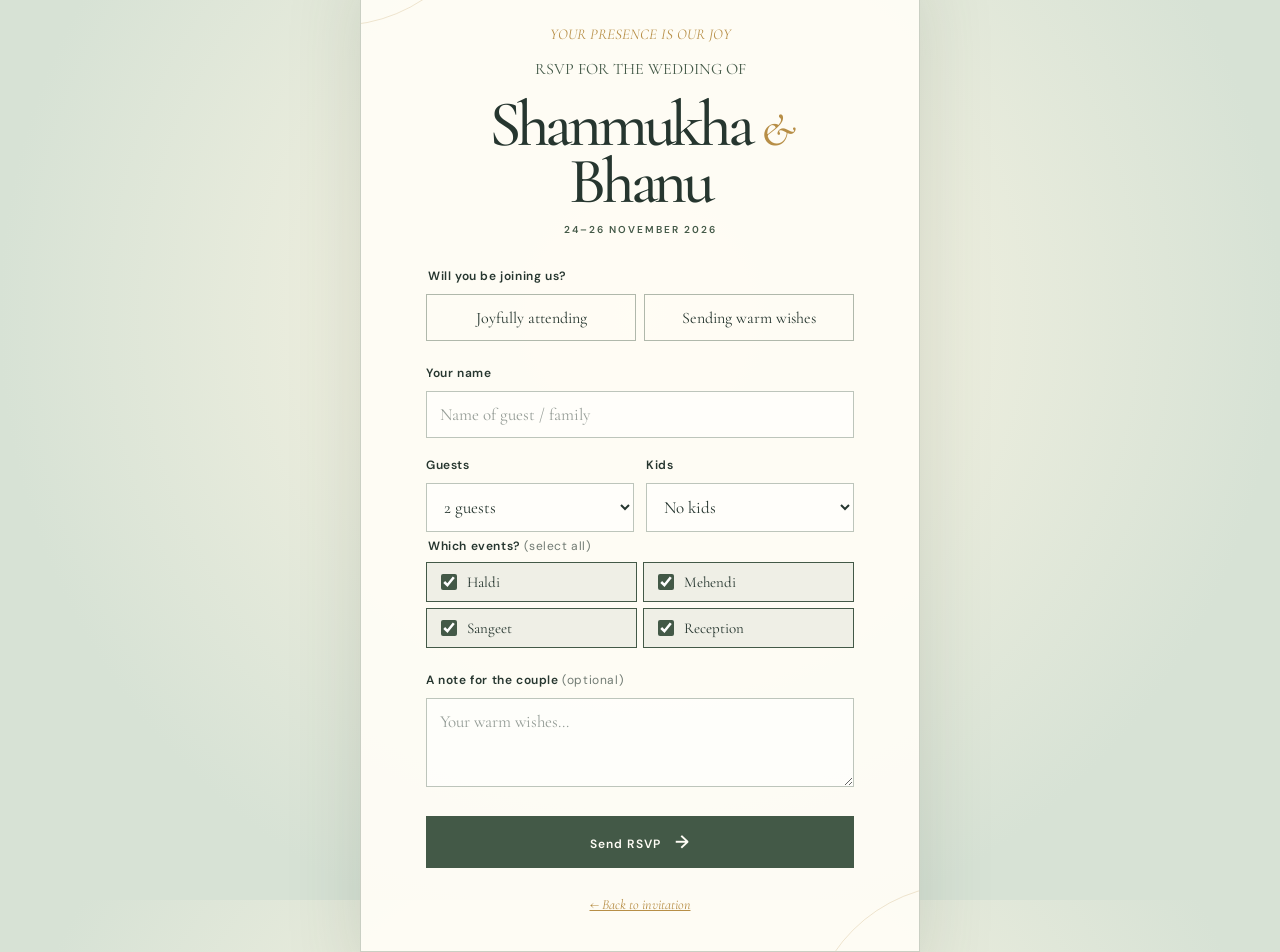
==== rsvp.html @ 071213fc "Wedding invitation — Shanmukha & Bhanu, 24-26 Nov 2026" ====
<!doctype html>
<html lang="en">
  <head>
    <meta charset="UTF-8" />
    <meta name="viewport" content="width=device-width, initial-scale=1.0" />
    <meta name="theme-color" content="#f6f0e5" />
    <title>RSVP | Shanmukha &amp; Bhanu</title>
    <link rel="preconnect" href="https://fonts.googleapis.com" />
    <link rel="preconnect" href="https://fonts.gstatic.com" crossorigin />
    <link href="https://fonts.googleapis.com/css2?family=Allura&family=Cormorant+Garamond:ital,wght@0,400;0,500;0,600;0,700;1,500;1,600&family=DM+Sans:opsz,wght@9..40,400;9..40,500;9..40,600&display=swap" rel="stylesheet" />
    <link rel="stylesheet" href="styles.css" />
    <link rel="stylesheet" href="rsvp.css" />
    <style>
      .guest-counts { display:grid; grid-template-columns:1fr 1fr; gap:12px; }
      .guest-counts .field-label { margin-top:19px; }
      .share-actions { display:grid; gap:10px; margin-top:18px; }
      .share-btn { display:flex; align-items:center; justify-content:center; gap:8px; width:100%; padding:13px 18px; border:1px solid var(--evergreen); border-radius:0; cursor:pointer; font-family:var(--sans); font-size:12px; font-weight:600; letter-spacing:.09em; transition:filter .2s,transform .2s; text-decoration:none; }
      .share-btn:hover { filter:brightness(1.06); transform:translateY(-2px); }
      .share-btn svg { width:18px; height:18px; flex:0 0 auto; }
      .whatsapp-btn { color:#fff; background:#25d366; border-color:#25d366; }
      .copy-btn { color:var(--paper); background:var(--evergreen); border-color:var(--evergreen); }
      .share-native-btn { color:var(--evergreen); background:transparent; border-color:var(--evergreen); }
      .share-divider { margin:14px 0 4px; color:rgba(38,54,47,.55); font:italic 13px var(--serif); text-align:center; }
      .events-attending { margin-top:6px; }
      .events-attending legend { margin-bottom:8px; }
      .event-checks { display:grid; grid-template-columns:1fr 1fr; gap:6px; }
      .event-checks label { display:flex; align-items:center; gap:7px; padding:8px 10px; border:1px solid rgba(67,89,71,.28); font:15px var(--serif); cursor:pointer; transition:background .2s; }
      .event-checks label:has(input:checked) { background:rgba(67,89,71,.08); border-color:var(--evergreen); }
      .event-checks input { accent-color:var(--evergreen); width:16px; height:16px; }
      @media (max-width:400px) {
        .event-checks { grid-template-columns:1fr; }
        .guest-counts { grid-template-columns:1fr 1fr; }
      }
    </style>
  </head>
  <body class="rsvp-page">
    <main class="rsvp-card">
      <p class="rsvp-telugu">YOUR PRESENCE IS OUR JOY</p>
      <p class="eyebrow rsvp-eyebrow">RSVP FOR THE WEDDING OF</p>
      <h1>Shanmukha <em>&amp;</em> Bhanu</h1>
      <p class="rsvp-date">24–26 NOVEMBER 2026</p>
      <form id="rsvpForm" novalidate>
        <fieldset>
          <legend>Will you be joining us?</legend>
          <div class="response-options">
            <label><input type="radio" name="response" value="Joyfully attending" required /><span>Joyfully attending</span></label>
            <label><input type="radio" name="response" value="Sending warm wishes" /><span>Sending warm wishes</span></label>
          </div>
        </fieldset>
        <label class="field-label" for="guestName">Your name</label>
        <input id="guestName" name="guestName" autocomplete="name" placeholder="Name of guest / family" required />
        <div class="guest-counts">
          <div>
            <label class="field-label" for="guestCount">Guests</label>
            <select id="guestCount" name="guestCount">
              <option value="1">1 guest</option>
              <option value="2" selected>2 guests</option>
              <option value="3">3 guests</option>
              <option value="4">4 guests</option>
              <option value="5+">5+ guests</option>
            </select>
          </div>
          <div>
            <label class="field-label" for="kidsCount">Kids</label>
            <select id="kidsCount" name="kidsCount">
              <option value="0">No kids</option>
              <option value="1">1 child</option>
              <option value="2">2 children</option>
              <option value="3">3 children</option>
              <option value="4+">4+ children</option>
            </select>
          </div>
        </div>
        <fieldset class="events-attending">
          <legend class="field-label">Which events? <span>(select all)</span></legend>
          <div class="event-checks">
            <label><input type="checkbox" name="events" value="Haldi" checked />Haldi</label>
            <label><input type="checkbox" name="events" value="Mehendi" checked />Mehendi</label>
            <label><input type="checkbox" name="events" value="Sangeet" checked />Sangeet</label>
            <label><input type="checkbox" name="events" value="Reception" checked />Reception</label>
          </div>
        </fieldset>
        <label class="field-label" for="note">A note for the couple <span>(optional)</span></label>
        <textarea id="note" name="note" rows="3" placeholder="Your warm wishes…"></textarea>
        <button type="submit">Send RSVP <span>→</span></button>
      </form>
      <div class="response-message" id="responseMessage" hidden aria-live="polite">
        <p class="message-mark">✦</p>
        <h2>Thank you!</h2>
        <p id="messageText"></p>
        <div class="share-actions">
          <a class="share-btn whatsapp-btn" id="whatsappShare" href="#" target="_blank" rel="noopener noreferrer">
            <svg viewBox="0 0 24 24" fill="currentColor"><path d="M17.472 14.382c-.297-.149-1.758-.867-2.03-.967-.273-.099-.471-.148-.67.15-.197.297-.767.966-.94 1.164-.173.199-.347.223-.644.075-.297-.15-1.255-.463-2.39-1.475-.883-.788-1.48-1.761-1.653-2.059-.173-.297-.018-.458.13-.606.134-.133.298-.347.446-.52.149-.174.198-.298.298-.497.099-.198.05-.371-.025-.52-.075-.149-.669-1.612-.916-2.207-.242-.579-.487-.5-.669-.51-.173-.008-.371-.01-.57-.01-.198 0-.52.074-.792.372-.272.297-1.04 1.016-1.04 2.479 0 1.462 1.065 2.875 1.213 3.074.149.198 2.096 3.2 5.077 4.487.709.306 1.262.489 1.694.625.712.227 1.36.195 1.871.118.571-.085 1.758-.719 2.006-1.413.248-.694.248-1.289.173-1.413-.074-.124-.272-.198-.57-.347m-5.421 7.403h-.004a9.87 9.87 0 01-5.031-1.378l-.361-.214-3.741.982.998-3.648-.235-.374a9.86 9.86 0 01-1.51-5.26c.001-5.45 4.436-9.884 9.888-9.884 2.64 0 5.122 1.03 6.988 2.898a9.825 9.825 0 012.893 6.994c-.003 5.45-4.437 9.884-9.885 9.884m8.413-18.297A11.815 11.815 0 0012.05 0C5.495 0 .16 5.335.157 11.892c0 2.096.547 4.142 1.588 5.945L.057 24l6.305-1.654a11.882 11.882 0 005.683 1.448h.005c6.554 0 11.89-5.335 11.893-11.893a11.821 11.821 0 00-3.48-8.413z"/></svg>
            Send via WhatsApp
          </a>
          <button class="share-btn copy-btn" id="copyResponse" type="button">
            <svg viewBox="0 0 24 24" fill="none" stroke="currentColor" stroke-width="2"><rect x="9" y="9" width="13" height="13" rx="2"/><path d="M5 15H4a2 2 0 01-2-2V4a2 2 0 012-2h9a2 2 0 012 2v1"/></svg>
            Copy RSVP message
          </button>
          <button class="share-btn share-native-btn" id="nativeShare" type="button" hidden>
            <svg viewBox="0 0 24 24" fill="none" stroke="currentColor" stroke-width="2"><circle cx="18" cy="5" r="3"/><circle cx="6" cy="12" r="3"/><circle cx="18" cy="19" r="3"/><path d="M8.59 13.51l6.83 3.98M15.41 6.51l-6.82 3.98"/></svg>
            Share…
          </button>
        </div>
      </div>
      <a class="return-link" href="index.html">← Back to invitation</a>
    </main>
    <script>
      const params = new URLSearchParams(window.location.search);
      const form = document.getElementById('rsvpForm');
      const responseMessage = document.getElementById('responseMessage');
      const messageText = document.getElementById('messageText');
      const responseChoice = params.get('response');
      const attending = document.querySelector('input[value="Joyfully attending"]');
      const wishes = document.querySelector('input[value="Sending warm wishes"]');
      if (responseChoice === 'joyfully-attending') attending.checked = true;
      if (responseChoice === 'with-regrets') wishes.checked = true;

      if (navigator.share) {
        document.getElementById('nativeShare').hidden = false;
      }

      let rsvpText = '';
      const WHATSAPP_NUMBER = ''; // optionally pre-fill a number

      form.addEventListener('submit', (event) => {
        event.preventDefault();
        if (!form.reportValidity()) return;
        const data = new FormData(form);
        const events = data.getAll('events');
        const eventsLine = events.length > 0 ? `\nEvents: ${events.join(', ')}` : '';
        rsvpText = `RSVP — ${data.get('guestName')}\nWedding of Shanmukha & Bhanu (24–26 Nov 2026)\nResponse: ${data.get('response')}\nGuests: ${data.get('guestCount')}\nKids: ${data.get('kidsCount')}${eventsLine}${data.get('note') ? `\nMessage: ${data.get('note')}` : ''}`;
        form.hidden = true;
        const isAttending = data.get('response') === 'Joyfully attending';
        messageText.textContent = isAttending
          ? 'We can\'t wait to celebrate with you! Please share your RSVP below.'
          : 'We\'ll miss you! Please share your response below.';
        responseMessage.hidden = false;

        const waLink = document.getElementById('whatsappShare');
        const waText = encodeURIComponent(rsvpText);
        waLink.href = WHATSAPP_NUMBER
          ? `https://wa.me/${WHATSAPP_NUMBER}?text=${waText}`
          : `https://wa.me/?text=${waText}`;
      });

      document.getElementById('copyResponse').addEventListener('click', async (event) => {
        try {
          await navigator.clipboard.writeText(rsvpText);
          event.currentTarget.querySelector('svg').style.display = 'none';
          event.currentTarget.innerHTML = '✓ Copied!';
          setTimeout(() => { event.currentTarget.innerHTML = '<svg viewBox="0 0 24 24" fill="none" stroke="currentColor" stroke-width="2"><rect x="9" y="9" width="13" height="13" rx="2"/><path d="M5 15H4a2 2 0 01-2-2V4a2 2 0 012-2h9a2 2 0 012 2v1"/></svg> Copy RSVP message'; }, 2000);
        } catch {
          prompt('Copy this RSVP:', rsvpText);
        }
      });

      document.getElementById('nativeShare').addEventListener('click', async () => {
        try {
          await navigator.share({ title: 'RSVP — Shanmukha & Bhanu Wedding', text: rsvpText });
        } catch {}
      });
    </script>
  </body>
</html>
---- styles.css ----
:root { --ink:#26362f; --evergreen:#435947; --sage:#aebba3; --leaf:#718467; --paper:#fffdf6; --warm-paper:#f6f0e5; --blush:#e7c5bc; --gold:#b78e46; --script:"Allura",cursive; --display-script:"Great Vibes",cursive; --serif:"Cormorant Garamond",Georgia,serif; --sans:"DM Sans",sans-serif; }
*{box-sizing:border-box}html,body{height:100%}body{margin:0;color:var(--ink);overflow:hidden;background:var(--warm-paper);font-family:var(--serif)}button,a{font:inherit}button{cursor:pointer}.invite-app{position:relative;min-height:100dvh;isolation:isolate;overflow:hidden;background:#dbe5d9}.invite-app::before{content:"";position:absolute;z-index:20;inset:0;pointer-events:none;opacity:.24;background-image:url("data:image/svg+xml,%3Csvg viewBox='0 0 180 180' xmlns='http://www.w3.org/2000/svg'%3E%3Cfilter id='n'%3E%3CfeTurbulence type='fractalNoise' baseFrequency='.88' numOctaves='3' stitchTiles='stitch'/%3E%3C/filter%3E%3Crect width='100%25' height='100%25' filter='url(%23n)' opacity='.34'/%3E%3C/svg%3E");mix-blend-mode:multiply}.scene{position:absolute;z-index:1;inset:0;display:grid;place-items:center;padding:clamp(55px,9vh,90px) 24px clamp(70px,10vh,100px);visibility:hidden;opacity:0;transform:scale(1.035);transition:opacity .56s ease,transform .7s cubic-bezier(.2,.75,.25,1),visibility 0s linear .7s}.scene.is-active{z-index:2;visibility:visible;opacity:1;transform:scale(1);transition:opacity .56s ease,transform .7s cubic-bezier(.2,.75,.25,1)}.scene.is-leaving{z-index:3;visibility:visible;opacity:0;transform:translateX(-7%) scale(.99);transition:opacity .46s ease,transform .55s ease}.paper-panel{position:relative;width:min(430px,100%);overflow:hidden;text-align:center;background:rgba(255,253,246,.92);box-shadow:0 18px 55px rgba(56,72,54,.15),0 2px 10px rgba(56,72,54,.08)}.paper-panel::before{content:"";position:absolute;z-index:-1;inset:9px;border:1px solid rgba(67,89,71,.2);pointer-events:none}.micro-copy{margin:0;color:var(--evergreen);font:600 9px/1.3 var(--sans);letter-spacing:.23em}.script-line{margin:14px 0 5px;color:var(--gold);font:clamp(29px,6vw,38px)/.9 var(--script)}.quiet-controls{position:absolute;z-index:10;top:21px;left:50%;display:flex;align-items:center;gap:12px;width:min(430px,calc(100% - 48px));transform:translateX(-50%);color:rgba(38,54,47,.72);font:600 9px var(--sans);letter-spacing:.15em}.progress-track{flex:1;height:1px;overflow:hidden;background:rgba(67,89,71,.25)}.progress-track i{display:block;width:20%;height:100%;background:var(--gold);transition:width .45s ease}
.welcome-scene{background:linear-gradient(145deg,#edf2e8 0%,#f9f3e7 53%,#d9e4d6 100%)}.temple-wash{position:absolute;inset:0;overflow:hidden;opacity:.17;mix-blend-mode:multiply}.temple-wash::after{content:"";position:absolute;inset:0;background:linear-gradient(180deg,rgba(255,253,246,.74),rgba(244,238,220,.3))}.temple-wash img{width:100%;height:100%;object-fit:cover;object-position:center;filter:sepia(.45) saturate(.65)}.sun-glow{position:absolute;top:12%;left:50%;width:min(62vw,390px);aspect-ratio:1;transform:translateX(-50%);border-radius:50%;background:radial-gradient(circle,rgba(255,240,190,.9),rgba(255,240,190,0) 68%)}.welcome-paper{padding:clamp(48px,8vh,76px) 34px 38px;background:rgba(255,253,246,.82)}.welcome-paper::after{content:"";position:absolute;inset:18px;pointer-events:none;background:linear-gradient(100deg,transparent 48%,rgba(183,142,70,.22) 49% 50%,transparent 51%) top 25px center/100% 1px no-repeat}.monogram{display:flex;align-items:center;justify-content:center;gap:10px;color:var(--evergreen);font-size:19px}.monogram span{display:grid;width:30px;height:30px;place-items:center;border:1px solid rgba(67,89,71,.48);border-radius:50%;font:600 16px var(--serif)}.monogram i{color:var(--gold);font-style:normal;font-size:11px}.welcome-paper h1{margin:0;color:var(--ink);font-size:clamp(53px,11vw,75px);font-weight:500;line-height:.69;letter-spacing:-.075em}.welcome-paper h1 em{display:inline-block;margin:14px 0 8px;color:var(--gold);font-size:.52em;font-style:italic}.welcome-subtitle{margin:13px 0 23px;color:var(--evergreen);font-size:18px;font-style:italic}.date-pill{display:flex;align-items:center;justify-content:center;gap:9px;width:max-content;margin:0 auto;padding:9px 17px;border-top:1px solid rgba(67,89,71,.28);border-bottom:1px solid rgba(67,89,71,.28);color:var(--evergreen);font-family:var(--sans)}.date-pill span{font-size:13px;letter-spacing:.1em}.date-pill b{padding-left:9px;border-left:1px solid rgba(67,89,71,.4);font-size:8px;letter-spacing:.22em}.round-cta{display:inline-flex;align-items:center;justify-content:center;gap:10px;margin-top:27px;padding:0;border:0;color:var(--evergreen);background:transparent;font:600 10px var(--sans);letter-spacing:.16em}.round-cta i{display:grid;width:28px;height:28px;place-items:center;border:1px solid var(--gold);border-radius:50%;color:var(--gold);font-size:15px;font-style:normal;transition:transform .2s,background .2s}.round-cta:hover i{transform:translateY(3px);color:var(--paper);background:var(--gold)}.temple-note{position:absolute;bottom:21px;margin:0;color:rgba(38,54,47,.62);font:italic 13px var(--serif)}.floral-corner{position:absolute;z-index:1;width:220px;color:rgba(112,132,103,.56);fill:rgba(231,197,188,.66);stroke:currentColor;stroke-width:1.4}.flower-top-left{top:-18px;left:-45px}.flower-bottom-right{right:-45px;bottom:-18px;transform:rotate(180deg)}
.couple-scene{background:radial-gradient(circle at 50% 18%,#f8f2e3,#d7e2d5 80%)}.couple-frame{padding:46px 32px 34px}.couple-frame::after,.events-paper::after{content:"";position:absolute;z-index:-1;inset:0;opacity:.45;background-image:radial-gradient(circle at 20% 22%,var(--blush) 0 2px,transparent 2.5px),radial-gradient(circle at 76% 25%,var(--sage) 0 2px,transparent 2.5px),radial-gradient(circle at 35% 85%,var(--blush) 0 2px,transparent 2.5px);background-size:110px 120px,140px 130px,160px 160px}.corner-mark{display:block;color:var(--gold);font-size:12px}.top-mark{margin-bottom:11px}.bottom-mark{margin-top:19px}.couple-illustration{display:flex;align-items:flex-end;justify-content:center;gap:24px;height:164px;margin:11px auto 14px}.portrait{position:relative;width:92px;height:131px;overflow:hidden;border-radius:52px 52px 7px 7px;background:linear-gradient(145deg,#becbba,#718467);box-shadow:inset 0 0 0 7px rgba(255,253,246,.78)}.portrait::before{content:"";position:absolute;top:20px;left:50%;width:39px;height:39px;border-radius:50%;transform:translateX(-50%);background:#f2d7c2}.portrait::after{content:"";position:absolute;top:53px;left:50%;width:77px;height:90px;border-radius:38px 38px 0 0;transform:translateX(-50%);background:#3f5144}.portrait span{position:absolute;z-index:1;top:16px;left:50%;width:47px;height:23px;border-radius:55% 55% 12px 12px;transform:translateX(-50%);background:#26362f}.portrait-bride{height:146px;background:linear-gradient(145deg,#f1d8cc,#b78771)}.portrait-bride::after{background:#e8c2b3}.portrait-bride span{width:52px;height:48px;top:9px;border-radius:55% 55% 25px 25px}.floral-sprig{display:flex;align-items:center;align-self:center;width:25px;height:96px;flex-direction:column;justify-content:space-evenly;border-left:1px solid var(--leaf)}.floral-sprig i{display:block;width:9px;height:9px;border-radius:9px 0;background:var(--blush);transform:rotate(22deg)}.couple-frame h2,.events-paper h2,.wedding-card h2,.rsvp-paper h2{margin:0;color:var(--ink);font-size:clamp(28px,6.4vw,37px);font-weight:500;line-height:.95;letter-spacing:-.05em}.couple-frame h2 em{display:inline-block;margin:8px 0;color:var(--gold);font-size:.75em;font-style:italic}.parents-copy{margin:18px auto 21px;color:rgba(38,54,47,.82);font-size:15px;font-style:italic;line-height:1.23}.parents-copy b{font-weight:600}.text-cta{padding:0;border:0;color:var(--evergreen);background:transparent;font:600 10px var(--sans);letter-spacing:.14em}.text-cta i{margin-left:5px;color:var(--gold);font-size:15px;font-style:normal}
.events-scene{background:linear-gradient(145deg,#d8e3d5,#f7f2e7 55%,#e7d9c8)}.events-paper{padding:48px 27px 35px}.events-paper .script-line{margin-top:14px}.events-paper h2{margin-bottom:26px}.event-stack{display:grid;gap:11px}.event-tile{min-height:121px;padding:18px 17px 15px;color:var(--paper);background:var(--evergreen);box-shadow:0 9px 16px rgba(56,72,54,.13)}.event-tile p{margin:0;color:#e6cb8b;font:600 8px var(--sans);letter-spacing:.2em}.event-tile h3{margin:10px 0 7px;font-size:30px;font-weight:500;line-height:.78;letter-spacing:-.05em}.event-tile h3 em{color:#e6cb8b;font-style:italic}.event-tile span{font:500 8px var(--sans);letter-spacing:.16em;color:rgba(255,253,246,.8)}.reception-tile{background:#d8c09c;color:var(--ink);transform:translateX(13px)}.reception-tile p,.reception-tile h3 em{color:#926f32}.reception-tile span{color:rgba(38,54,47,.72)}.events-paper .text-cta{display:block;margin:28px auto 0}
.wedding-scene{background:radial-gradient(circle at 50% 19%,#fff6d9,#e0eadc 50%,#bfceba 100%)}.wedding-card{padding:44px 32px 35px}.arch-illustration{position:relative;width:148px;height:100px;margin:0 auto 22px;border:2px solid var(--gold);border-bottom:0;border-radius:100px 100px 0 0}.arch-illustration::before{content:"";position:absolute;top:12px;left:50%;width:1px;height:88px;transform:translateX(-50%);background:var(--gold)}.arch-illustration span,.arch-illustration i,.arch-illustration b{position:absolute;top:27px;width:14px;height:14px;border:1px solid var(--evergreen);border-radius:50%;background:var(--blush)}.arch-illustration span{left:21px}.arch-illustration i{left:calc(50% - 7px);top:12px}.arch-illustration b{right:21px}.wedding-card h2{font-size:clamp(45px,9vw,61px)}.wedding-card h2 sup{margin-left:3px;color:var(--gold);font-size:.34em;letter-spacing:0}.muhurtham{margin:16px 0 15px;color:var(--evergreen);font:600 10px var(--sans);letter-spacing:.18em}.muhurtham span{color:var(--gold)}.wedding-copy{max-width:280px;margin:0 auto;color:rgba(38,54,47,.82);font-size:17px;font-style:italic;line-height:1.13}.location-note{display:flex;align-items:center;justify-content:center;gap:7px;margin-top:23px;padding:12px 0;border-top:1px solid rgba(67,89,71,.22);border-bottom:1px solid rgba(67,89,71,.22)}.location-note span{color:var(--gold);font-size:17px}.location-note p{margin:0;color:var(--evergreen);font:500 9px var(--sans);letter-spacing:.1em}.wedding-card .round-cta{margin-top:22px}
.rsvp-scene{background:linear-gradient(145deg,#d9e4d7,#fff6e8 52%,#d7e1d2)}.rsvp-paper{padding:56px 34px 42px}.floral-wreath{display:flex;align-items:center;justify-content:center;gap:9px;margin-bottom:14px;color:var(--gold)}.floral-wreath span{display:grid;width:23px;height:23px;place-items:center;border:1px solid rgba(183,142,70,.5);border-radius:50%;font-size:11px}.floral-wreath span:nth-child(2),.floral-wreath span:nth-child(4){transform:translateY(-7px)}.rsvp-paper h2{margin-top:8px;font-size:clamp(43px,9vw,57px)}.rsvp-copy{max-width:250px;margin:15px auto 22px;color:rgba(38,54,47,.82);font-size:17px;font-style:italic;line-height:1.16}.rsvp-actions{display:grid;gap:8px}.rsvp-actions a{display:flex;align-items:center;justify-content:center;min-height:45px;padding:9px 14px;border:1px solid var(--evergreen);color:var(--paper);background:var(--evergreen);text-decoration:none;font:600 10px var(--sans);letter-spacing:.13em;transition:transform .2s,background .2s}.rsvp-actions a:first-child i{margin-left:10px;color:var(--gold);font-size:16px;font-style:normal}.rsvp-actions a:last-child{color:var(--evergreen);background:transparent}.rsvp-actions a:hover{transform:translateY(-2px);background:#2f4536}.rsvp-actions a:last-child:hover{color:var(--paper)}.restart{margin-top:24px;padding:0;border:0;color:var(--gold);background:transparent;font:italic 14px var(--serif)}
.scene-nav{position:absolute;z-index:10;right:0;bottom:22px;left:0;display:flex;align-items:center;justify-content:center;gap:13px}.scene-nav>button{width:25px;height:25px;padding:0;border:1px solid rgba(67,89,71,.35);border-radius:50%;color:var(--evergreen);background:rgba(255,253,246,.42);font-size:13px;transition:background .2s}.scene-nav>button:hover{background:var(--paper)}.scene-dots{display:flex;align-items:center;gap:7px}.scene-dots button{width:5px;height:5px;padding:0;border:0;border-radius:50%;background:rgba(67,89,71,.35);transition:width .3s,border-radius .3s,background .3s}.scene-dots button[aria-selected="true"]{width:19px;border-radius:4px;background:var(--gold)}
@media (min-width:700px){.scene{padding-top:75px;padding-bottom:88px}.paper-panel{width:min(455px,100%)}.welcome-paper{padding-top:75px}.couple-frame,.events-paper,.wedding-card,.rsvp-paper{padding-top:52px}}@media (max-height:700px) and (min-width:540px){.scene{padding-top:48px;padding-bottom:63px}.quiet-controls{top:15px}.scene-nav{bottom:14px}.welcome-paper{padding-top:42px;padding-bottom:28px}.welcome-paper h1{font-size:57px}.couple-illustration{height:125px;margin-bottom:8px}.portrait{transform:scale(.85);transform-origin:bottom}.couple-frame{padding-top:30px;padding-bottom:22px}.events-paper{padding-top:32px;padding-bottom:24px}.event-tile{min-height:103px}.wedding-card{padding-top:28px;padding-bottom:20px}.arch-illustration{margin-bottom:12px;transform:scale(.8);transform-origin:bottom}.rsvp-paper{padding-top:35px;padding-bottom:27px}}@media (prefers-reduced-motion:reduce){*,*::before,*::after{scroll-behavior:auto!important;transition-duration:.01ms!important;animation-duration:.01ms!important;animation-iteration-count:1!important}}

/* Ornate, illustrated invitation treatment inspired by the reference reel's flow. */
.welcome-scene { background: #f7e8c9 url("tirumala-wedding-mandap.png") center/cover no-repeat; }
.welcome-scene::after { content:""; position:absolute; inset:0; background:linear-gradient(180deg,rgba(255,249,230,.08),rgba(72,51,26,.18)); pointer-events:none; }
.cover-seal { z-index:1; width:min(286px,78vw); min-height:302px; padding:36px 25px 29px; color:#fff9eb; background:linear-gradient(145deg,#294a3d,#17372f); box-shadow:0 23px 46px rgba(73,49,19,.34),inset 0 0 0 3px rgba(237,207,132,.15); }
.cover-seal::before { z-index:0; inset:11px; border-color:rgba(246,217,143,.7); }.cover-seal::after { content:""; position:absolute; inset:0; opacity:.58; pointer-events:none; background:radial-gradient(circle at 8% 8%,#f4dfaf 0 3px,transparent 4px),radial-gradient(circle at 92% 12%,#f4dfaf 0 3px,transparent 4px),radial-gradient(circle at 9% 88%,#f4dfaf 0 3px,transparent 4px),radial-gradient(circle at 90% 91%,#f4dfaf 0 3px,transparent 4px); }
.cover-seal > * { position:relative; z-index:1; }.cover-seal .micro-copy { max-width:188px; margin:auto; color:#f2d894; font-size:7px; letter-spacing:.17em; }.cover-seal .script-line { margin:20px 0 7px; color:#f5d999; font-size:32px; }.cover-seal h1 { margin:0; color:#fff9ec; font-size:51px; font-weight:500; line-height:.7; letter-spacing:-.07em; }.cover-seal h1 em { display:inline-block; margin:12px 0 7px; color:#efcf82; font-size:.52em; font-style:italic; }.cover-seal .welcome-subtitle { margin:10px 0 17px; color:#e5eadc; font-size:15px; }.seal-floral { color:#f4d99a; font-size:12px; letter-spacing:7px; }.seal-floral-top { margin-top:11px; }.seal-floral-bottom { margin-top:17px; }.invite-seal { display:inline-flex; align-items:center; gap:8px; padding:7px 12px 7px 8px; border:1px solid #f1d38a; border-radius:30px; color:#fff9ec; background:rgba(255,255,255,.03); font:600 8px var(--sans); letter-spacing:.13em; transition:background .22s,transform .22s; }.invite-seal span { display:grid; width:24px; height:24px; place-items:center; border-radius:50%; color:#23433a; background:#f1d38a; font-size:11px; }.invite-seal:hover { transform:translateY(-2px); background:rgba(255,255,255,.13); }

.couple-scene { background:linear-gradient(145deg,#faf1d9,#ecd7bf 60%,#e7eee1); }.couple-frame { width:min(460px,100%); padding:28px 25px 23px; background:#fffaf0; }.couple-illustration { display:block; width:100%; height:240px; margin:8px auto 5px; overflow:hidden; border-bottom:1px solid rgba(183,142,70,.35); }.couple-illustration img { width:100%; height:100%; object-fit:cover; object-position:center 24%; }.couple-frame .script-line { margin-top:12px; font-size:30px; }.couple-frame h2 { font-size:30px; }.couple-frame h2 em { margin:4px 0; }.parents-copy { font-size:14px; margin:13px auto 15px; }.couple-frame .text-cta { margin-top:0; }

.events-scene { background:linear-gradient(145deg,#f5e7cf,#e6f0e3 53%,#f4d9cb); }.events-paper { overflow:visible; padding:116px 27px 29px; background:#fffdf5; }.events-paper::before { z-index:0; }.events-paper > * { position:relative; z-index:1; }.garland { position:absolute; z-index:2; top:-6px; left:20px; right:20px; display:flex; justify-content:space-around; height:84px; pointer-events:none; }.garland i { position:relative; display:block; width:1px; height:var(--drop); background:#849977; }.garland i::before { content:""; position:absolute; bottom:-11px; left:50%; width:19px; height:20px; border-radius:54% 54% 48% 48%; transform:translateX(-50%) rotate(45deg); background:radial-gradient(circle at 33% 36%,#ffe5a5 0 14%,transparent 15%),#e6aa45; box-shadow:-6px -3px 0 -2px #6b825c,6px 3px 0 -2px #6b825c; }.garland i:nth-child(1){--drop:36px}.garland i:nth-child(2){--drop:64px}.garland i:nth-child(3){--drop:48px}.garland i:nth-child(4){--drop:74px}.garland i:nth-child(5){--drop:42px}.garland i:nth-child(6){--drop:61px}.garland i:nth-child(7){--drop:34px}.countdown { display:flex; justify-content:center; gap:12px; margin:0 0 14px; color:var(--evergreen); }.countdown span { display:grid; gap:2px; min-width:34px; font:600 6px var(--sans); letter-spacing:.12em; }.countdown b { color:var(--gold); font:500 18px var(--serif); letter-spacing:0; }.events-paper .script-line { font-size:30px; }.events-paper h2 { margin-bottom:17px; }.event-tile { min-height:99px; padding:14px 17px 12px; }.event-tile h3 { margin:8px 0 6px; font-size:28px; }.events-paper .text-cta { margin:20px auto 0; }

@media (max-height:700px) and (min-width:540px) { .cover-seal { min-height:267px; padding-top:27px; }.cover-seal .script-line { margin-top:14px; }.couple-frame { padding-top:19px; }.couple-illustration { height:174px; }.couple-frame .script-line { font-size:27px; }.events-paper { padding-top:94px; }.garland { height:67px; }.countdown { margin-bottom:9px; }.events-paper .script-line { margin-top:7px; font-size:28px; }.events-paper h2 { margin-bottom:12px; }.event-tile { min-height:88px; }.event-tile h3 { font-size:25px; } }

/* The invitation is one scrollable story; each chapter settles into view as in the reel. */
.invite-app {
  height:100dvh;
  min-height:0;
  overflow-x:hidden;
  overflow-y:auto;
  scroll-behavior:smooth;
  scroll-snap-type:y proximity;
  scrollbar-width:none;
}
.invite-app::-webkit-scrollbar { display:none; }
.invite-app::before { position:fixed; }
.scene,
.scene.is-active,
.scene.is-leaving {
  position:relative;
  z-index:auto;
  inset:auto;
  min-height:100dvh;
  visibility:visible;
  opacity:1;
  transform:none;
  transition:none;
  scroll-snap-align:start;
  scroll-snap-stop:normal;
}
.scene { overflow:hidden; }
.paper-panel {
  opacity:0;
  transform:translateY(42px) scale(.975);
  transition:opacity .7s ease,transform .9s cubic-bezier(.2,.75,.25,1);
}
.scene.in-view .paper-panel { opacity:1; transform:none; }
.welcome-scene .cover-seal {
  clip-path:inset(0 0 100% 0 round 2px);
  opacity:1;
  transform:translateY(24px);
  transition:clip-path .95s cubic-bezier(.2,.75,.25,1),transform .9s cubic-bezier(.2,.75,.25,1);
}
.welcome-scene.in-view .cover-seal { clip-path:inset(0 0 0 0 round 2px); transform:none; }
.welcome-scene::after { opacity:0; transition:opacity .8s ease; }
.welcome-scene.in-view::after { opacity:1; }
.couple-scene .couple-illustration {
  opacity:0;
  transform:translateY(24px) scale(.94);
  transition:opacity .65s ease .15s,transform .85s cubic-bezier(.2,.75,.25,1) .15s;
}
.couple-scene.in-view .couple-illustration { opacity:1; transform:none; }
.events-scene .garland {
  opacity:0;
  transform:translateY(-76px);
  transition:opacity .55s ease,transform .8s cubic-bezier(.2,.75,.25,1);
}
.events-scene.in-view .garland { opacity:1; transform:none; }
.events-scene .countdown,
.events-scene .event-stack {
  opacity:0;
  transform:translateY(22px);
  transition:opacity .58s ease .18s,transform .72s cubic-bezier(.2,.75,.25,1) .18s;
}
.events-scene.in-view .countdown,
.events-scene.in-view .event-stack { opacity:1; transform:none; }
.wedding-scene .arch-illustration,
.rsvp-scene .floral-wreath {
  opacity:0;
  transform:translateY(17px) scale(.9);
  transition:opacity .58s ease .13s,transform .72s cubic-bezier(.2,.75,.25,1) .13s;
}
.wedding-scene.in-view .arch-illustration,
.rsvp-scene.in-view .floral-wreath { opacity:1; transform:none; }
@media (prefers-reduced-motion:reduce) {
  .invite-app { scroll-behavior:auto; }
  .paper-panel,.welcome-scene .cover-seal,.couple-scene .couple-illustration,.events-scene .garland,.events-scene .countdown,.events-scene .event-stack,.wedding-scene .arch-illustration,.rsvp-scene .floral-wreath { clip-path:none; opacity:1; transform:none; }
}

/* Cinematic, staged entrances: the illustrated subject settles first, then the copy arrives in layers. */
@keyframes story-copy-in {
  0% { opacity:0; filter:blur(10px); transform:translateX(-38px); }
  68% { opacity:1; filter:blur(0); transform:translateX(4px); }
  100% { opacity:1; filter:blur(0); transform:none; }
}
@keyframes story-subject-in {
  0% { opacity:0; filter:blur(8px); transform:translateX(54px) scale(.9) rotate(1.5deg); }
  70% { opacity:1; filter:blur(0); transform:translateX(-4px) scale(1.015) rotate(-.4deg); }
  100% { opacity:1; filter:blur(0); transform:none; }
}
@keyframes story-card-in {
  0% { opacity:0; filter:blur(8px); transform:translateX(-45px) scale(.94); }
  72% { opacity:1; filter:blur(0); transform:translateX(4px) scale(1.01); }
  100% { opacity:1; filter:blur(0); transform:none; }
}
.welcome-scene.in-view .cover-seal .micro-copy,
.welcome-scene.in-view .cover-seal .script-line,
.welcome-scene.in-view .cover-seal h1,
.welcome-scene.in-view .cover-seal .welcome-subtitle,
.welcome-scene.in-view .cover-seal .invite-seal,
.couple-scene.in-view .couple-frame .micro-copy,
.couple-scene.in-view .couple-frame .script-line,
.couple-scene.in-view .couple-frame h2,
.couple-scene.in-view .couple-frame .parents-copy,
.couple-scene.in-view .couple-frame .text-cta,
.wedding-scene.in-view .wedding-card .micro-copy,
.wedding-scene.in-view .wedding-card .script-line,
.wedding-scene.in-view .wedding-card h2,
.wedding-scene.in-view .wedding-card .muhurtham,
.wedding-scene.in-view .wedding-card .wedding-copy,
.wedding-scene.in-view .wedding-card .location-note,
.wedding-scene.in-view .wedding-card .round-cta,
.rsvp-scene.in-view .rsvp-paper .micro-copy,
.rsvp-scene.in-view .rsvp-paper .script-line,
.rsvp-scene.in-view .rsvp-paper h2,
.rsvp-scene.in-view .rsvp-paper .rsvp-copy,
.rsvp-scene.in-view .rsvp-paper .restart { animation:story-copy-in .7s cubic-bezier(.2,.8,.25,1) both; }
.welcome-scene.in-view .cover-seal .micro-copy,
.couple-scene.in-view .couple-frame .micro-copy,
.wedding-scene.in-view .wedding-card .micro-copy,
.rsvp-scene.in-view .rsvp-paper .micro-copy { animation-delay:.17s; }
.welcome-scene.in-view .cover-seal .script-line,
.couple-scene.in-view .couple-frame .script-line,
.wedding-scene.in-view .wedding-card .script-line,
.rsvp-scene.in-view .rsvp-paper .script-line { animation-delay:.28s; }
.welcome-scene.in-view .cover-seal h1,
.couple-scene.in-view .couple-frame h2,
.wedding-scene.in-view .wedding-card h2,
.rsvp-scene.in-view .rsvp-paper h2 { animation-delay:.39s; }
.welcome-scene.in-view .cover-seal .welcome-subtitle,
.couple-scene.in-view .couple-frame .parents-copy,
.wedding-scene.in-view .wedding-card .muhurtham,
.rsvp-scene.in-view .rsvp-paper .rsvp-copy { animation-delay:.5s; }
.welcome-scene.in-view .cover-seal .invite-seal,
.couple-scene.in-view .couple-frame .text-cta,
.wedding-scene.in-view .wedding-card .wedding-copy { animation-delay:.61s; }
.wedding-scene.in-view .wedding-card .location-note,
.rsvp-scene.in-view .rsvp-paper .restart { animation-delay:.72s; }
.wedding-scene.in-view .wedding-card .round-cta { animation-delay:.83s; }
.couple-scene.in-view .couple-illustration { animation:story-subject-in .9s cubic-bezier(.2,.8,.25,1) .12s both; }
.events-scene.in-view .event-tile { animation:story-card-in .72s cubic-bezier(.2,.8,.25,1) both; }
.events-scene.in-view .event-tile:first-child { animation-delay:.3s; }
.events-scene.in-view .event-tile:nth-child(2) { animation-delay:.46s; }
.rsvp-scene.in-view .rsvp-actions a { animation:story-card-in .68s cubic-bezier(.2,.8,.25,1) both; }
.rsvp-scene.in-view .rsvp-actions a:first-child { animation-delay:.62s; }
.rsvp-scene.in-view .rsvp-actions a:nth-child(2) { animation-delay:.75s; }
@media (prefers-reduced-motion:reduce) {
  .welcome-scene.in-view .cover-seal *,
  .couple-scene.in-view .couple-frame *,
  .wedding-scene.in-view .wedding-card *,
  .rsvp-scene.in-view .rsvp-paper *,
  .events-scene.in-view .event-tile { animation:none!important; filter:none; }
}

/* Both partners share one line of the story, on the cover and in the full introduction. */
.cover-seal h1 { font-size:clamp(35px,9.5vw,43px); line-height:.86; white-space:nowrap; }
.cover-seal h1 em { margin:0 .05em; }
.couple-frame h2 {
  display:grid;
  grid-template-columns:minmax(0,1.25fr) auto minmax(0,.9fr);
  align-items:center;
  gap:8px;
  font-size:clamp(18px,4.9vw,25px);
  line-height:.96;
  letter-spacing:-.045em;
}
.couple-frame h2 span:first-child { text-align:right; }
.couple-frame h2 span:last-child { text-align:left; }
.couple-frame h2 em { margin:0; font-size:1.15em; line-height:1; }

/* A blended Tirumala opening with a marigold-and-jasmine garland reveal. */
.welcome-scene .cover-seal { width:min(430px,96vw); padding-inline:12px; isolation:isolate; color:#294a3d; background:transparent; box-shadow:none; backdrop-filter:none; }
.welcome-scene .cover-seal::before,.welcome-scene .cover-seal::after { display:none; }
.welcome-scene::after { background:linear-gradient(180deg,rgba(255,249,230,.03),rgba(72,51,26,.055)); }
.cover-seal > .floral-wrap { position:absolute; z-index:4; inset:0; pointer-events:none; }
.flower-chain { position:absolute; display:flex; align-items:center; justify-content:space-around; }
.flower-chain::before { position:absolute; z-index:-1; content:""; background:radial-gradient(circle,#fffdf4 0 29%,#e7d5b8 32% 43%,transparent 46%) center/11px 11px repeat-x; filter:drop-shadow(0 1px 1px rgba(67,47,30,.3)); }
.flower-chain i { --petal-dark:#b92f45; --petal-light:#ef8497; position:relative; display:block; width:29px; aspect-ratio:1; border:1px solid rgba(115,46,47,.3); border-radius:50%; background:radial-gradient(circle at 50% 50%,#ffe7bb 0 13%,transparent 15%),repeating-conic-gradient(from 8deg,var(--petal-light) 0 28deg,var(--petal-dark) 29deg 50deg,var(--petal-light) 51deg 70deg); box-shadow:inset 0 0 0 3px rgba(255,221,211,.3),0 2px 3px rgba(72,39,32,.26); }
.flower-chain i::before,.flower-chain i::after { position:absolute; content:""; border-radius:50%; }
.flower-chain i::before { inset:7px; border:1px solid rgba(119,43,42,.45); background:radial-gradient(circle at 45% 42%,#fff2ca 0 24%,#e6b46a 27% 49%,#b73a49 52% 67%,transparent 70%); }
.flower-chain i::after { top:50%; right:-9px; width:8px; height:8px; transform:translateY(-50%); border:1px solid rgba(143,115,79,.4); background:radial-gradient(circle at 34% 30%,#fff,#e7d5b8 68%); box-shadow:0 1px 1px rgba(67,47,30,.28); }
.flower-chain i:nth-child(2n) { --petal-dark:#8c2743; --petal-light:#d94d75; transform:translateY(6px) scale(.9); }
.flower-chain i:nth-child(3n) { --petal-dark:#c54b60; --petal-light:#f1a1a7; }
.flower-chain-horizontal { top:47%; right:-13px; left:-13px; height:44px; }
.flower-chain-horizontal::before { right:0; left:0; height:3px; }
.flower-chain-vertical { top:-10px; bottom:-10px; left:50%; width:42px; flex-direction:column; transform:translateX(-50%); }
.flower-chain-vertical::before { top:0; bottom:0; left:50%; width:11px; transform:translateX(-50%); background:radial-gradient(circle,#fffdf4 0 29%,#e7d5b8 32% 43%,transparent 46%) center/11px 11px repeat-y; }
.flower-chain-vertical i { flex:0 0 25px; }
.garland-medallion { position:absolute; z-index:3; top:47%; left:50%; display:grid; width:68px; height:68px; place-items:center; border:3px solid #fff0d5; border-radius:50%; transform:translate(-50%,-50%); color:#fff5cf; background:radial-gradient(circle at 50% 50%,#f8e3ad 0 12%,transparent 14%),repeating-conic-gradient(#c23b50 0 26deg,#f08b9e 28deg 48deg,#a82c45 50deg 71deg); box-shadow:inset 0 0 0 4px rgba(255,219,206,.45),0 5px 13px rgba(64,37,31,.3); font-size:25px; }
.garland-medallion::before,.garland-medallion::after { position:absolute; bottom:-24px; width:20px; height:32px; content:""; border-radius:10px 10px 15px 15px; background:radial-gradient(circle at 50% 20%,#fff 0 12%,#e5d1ad 14% 20%,transparent 22%) top/10px 10px repeat-y; }
.garland-medallion::before { left:10px; transform:rotate(13deg); }.garland-medallion::after { right:10px; transform:rotate(-13deg); }
.cover-seal .micro-copy { max-width:none; color:#5c724f; font-size:clamp(9px,2.8vw,13px); letter-spacing:.095em; text-shadow:0 1px rgba(255,248,225,.48); white-space:nowrap; }
.cover-seal .script-line { color:#a47b36; font-size:50px; text-shadow:0 1px rgba(255,247,222,.44); }
.cover-seal .opening-title { margin:21px 0 16px; color:#405d46; font-family:var(--display-script); font-size:clamp(51px,12vw,68px); font-weight:400; line-height:.78; letter-spacing:0; text-shadow:0 1px rgba(255,249,230,.42); white-space:normal; }
.cover-seal .opening-title::first-line { letter-spacing:0; }
.cover-seal .welcome-subtitle { position:relative; z-index:2; margin-top:22px; color:#38563e; font-size:26px; font-weight:700; letter-spacing:.035em; text-shadow:0 1px rgba(255,249,230,.62); }
.cover-seal .seal-floral { color:#ae8742; text-shadow:0 1px rgba(255,249,230,.4); }
.unwrap-trigger { position:absolute; z-index:6; bottom:clamp(20px,4vh,34px); left:50%; display:inline-flex; align-items:center; gap:10px; padding:10px 17px 10px 11px; border:1px solid rgba(255,244,191,.88); border-radius:99px; transform:translateX(-50%); color:#fff9ed; background:rgba(41,78,57,.89); box-shadow:0 7px 18px rgba(55,37,13,.24); font:600 9px var(--sans); letter-spacing:.15em; white-space:nowrap; transition:transform .2s ease,background .2s ease,opacity .28s ease; }
.unwrap-trigger span { display:grid; width:24px; height:24px; place-items:center; border-radius:50%; color:#31543e; background:#f0cf79; font-size:11px; }
.unwrap-trigger:hover { transform:translateX(-50%) translateY(-3px); background:#204d40; }
@keyframes garland-sweep-left { 0% { transform:translateX(0); } 34% { transform:translateX(5%); } 100% { opacity:0; transform:translateX(-175%) rotate(-12deg); } }
@keyframes garland-sweep-up { 0% { transform:translateX(-50%); } 34% { transform:translate(-50%,4%); } 100% { opacity:0; transform:translate(-50%,-175%) rotate(12deg); } }
@keyframes garland-bloom-away { 0% { transform:translate(-50%,-50%) scale(1); } 42% { transform:translate(-50%,-50%) scale(1.2) rotate(18deg); } 100% { opacity:0; transform:translate(-50%,-50%) scale(.15) rotate(155deg); } }
@keyframes temple-card-open { 0% { filter:brightness(1); transform:scale(1); } 52% { filter:brightness(1.12); transform:scale(1.015); } 100% { filter:brightness(1.04); transform:scale(.955); } }
.welcome-scene.is-opening .flower-chain-horizontal { animation:garland-sweep-left .9s cubic-bezier(.2,.74,.2,1) .2s both; }
.welcome-scene.is-opening .flower-chain-vertical { animation:garland-sweep-up .9s cubic-bezier(.2,.74,.2,1) .24s both; }
.welcome-scene.is-opening .garland-medallion { animation:garland-bloom-away .58s cubic-bezier(.3,.85,.32,1) both; }
.welcome-scene.is-opening .cover-seal { animation:temple-card-open 1.05s cubic-bezier(.2,.74,.2,1) both; }
.welcome-scene.is-opening .unwrap-trigger { opacity:0; transform:translateX(-50%) translateY(10px); pointer-events:none; }
@media (prefers-reduced-motion:reduce) {
  .welcome-scene.is-opening .flower-chain,.welcome-scene.is-opening .garland-medallion { opacity:0; animation:none!important; }
}

/* A continuous, alpha-style scattering petal layer across every invitation chapter. */
.petal-layer { position:absolute; z-index:5; inset:0; overflow:hidden; pointer-events:none; }
.petal-layer i { --petal:#f19aae; --sway:20vw; position:absolute; top:-14%; left:var(--left); width:var(--size); aspect-ratio:1.4; border-radius:78% 22% 75% 25%; transform:translate3d(0,0,0) rotate(0); background:radial-gradient(ellipse at 30% 26%,rgba(255,255,255,.85) 0 7%,transparent 8%),linear-gradient(135deg,#ffced6,var(--petal) 56%,#bf516c); box-shadow:inset -2px -2px 3px rgba(132,45,69,.16),0 2px 4px rgba(117,53,59,.18); opacity:.72; animation:petal-scatter var(--duration) cubic-bezier(.36,.05,.64,.94) var(--delay) infinite; }
.petal-layer i::after { position:absolute; top:12%; left:48%; width:1px; height:74%; content:""; transform:rotate(27deg); background:rgba(150,53,76,.22); }
.petal-layer i:nth-child(1) { --left:4%; --size:13px; --duration:9.8s; --delay:-4.8s; --sway:18vw; }
.petal-layer i:nth-child(2) { --left:17%; --size:9px; --duration:12.4s; --delay:-9.2s; --sway:-22vw; --petal:#f5b5c1; }
.petal-layer i:nth-child(3) { --left:29%; --size:16px; --duration:11.1s; --delay:-1.7s; --sway:15vw; --petal:#d9637e; }
.petal-layer i:nth-child(4) { --left:42%; --size:11px; --duration:13.2s; --delay:-6.4s; --sway:-16vw; }
.petal-layer i:nth-child(5) { --left:53%; --size:14px; --duration:10.5s; --delay:-8.1s; --sway:25vw; --petal:#f6bdca; }
.petal-layer i:nth-child(6) { --left:66%; --size:8px; --duration:9.3s; --delay:-2.2s; --sway:-25vw; }
.petal-layer i:nth-child(7) { --left:77%; --size:17px; --duration:12.8s; --delay:-10.4s; --sway:13vw; --petal:#d75775; }
.petal-layer i:nth-child(8) { --left:89%; --size:10px; --duration:10.2s; --delay:-5.9s; --sway:-19vw; }
.petal-layer i:nth-child(9) { --left:9%; --size:8px; --duration:13.8s; --delay:-11.8s; --sway:28vw; --petal:#f7c4cc; }
.petal-layer i:nth-child(10) { --left:35%; --size:13px; --duration:9.9s; --delay:-7.4s; --sway:-24vw; }
.petal-layer i:nth-child(11) { --left:57%; --size:9px; --duration:11.8s; --delay:-3.5s; --sway:19vw; --petal:#db607b; }
.petal-layer i:nth-child(12) { --left:72%; --size:15px; --duration:13.5s; --delay:-12.6s; --sway:-17vw; }
.petal-layer i:nth-child(13) { --left:93%; --size:7px; --duration:10.7s; --delay:-5.1s; --sway:-27vw; --petal:#f6c2cb; }
.petal-layer i:nth-child(14) { --left:48%; --size:12px; --duration:12.1s; --delay:-9.8s; --sway:23vw; }
@keyframes petal-scatter {
  0% { opacity:0; transform:translate3d(0,-8vh,0) rotate(0deg) scale(.7); }
  8% { opacity:.72; }
  38% { transform:translate3d(var(--sway),43vh,0) rotate(175deg) scale(1); }
  71% { transform:translate3d(0,88vh,0) rotate(440deg) scale(.82); }
  92% { opacity:.5; }
  100% { opacity:0; transform:translate3d(6vw,122vh,0) rotate(610deg) scale(.58); }
}
@media (prefers-reduced-motion:reduce) { .petal-layer { display:none; } }

/* Final wedding chapter: an original Saptapadi temple artwork, revealed with a calm living-background motion. */
.wedding-scene { isolation:isolate; overflow:hidden; background:#293148; }
.wedding-scene::before { position:absolute; z-index:0; inset:-3%; content:""; opacity:0; transform:scale(1.045); background:linear-gradient(180deg,rgba(19,30,48,.04),rgba(44,17,29,.12)),url("saptapadi-couple-background.png") center/cover no-repeat; transition:opacity 1s ease; will-change:transform; }
.wedding-scene.in-view::before { opacity:1; animation:saptapadi-pan 18s ease-in-out infinite alternate; }
.wedding-scene .wedding-card { z-index:1; border:1px solid rgba(249,208,123,.54); color:#fff7de; background:linear-gradient(145deg,rgba(25,37,60,.86),rgba(104,41,56,.77)); box-shadow:0 20px 52px rgba(15,15,31,.36),inset 0 0 0 4px rgba(255,224,151,.1); backdrop-filter:blur(3px); }
.wedding-scene .wedding-card::before { border-color:rgba(255,222,147,.43); }
.wedding-scene .wedding-card .micro-copy { color:#ffd985; }
.wedding-scene .wedding-card .script-line { color:#ffe6a5; }
.wedding-scene .wedding-card h2 { color:#fff8e6; }
.wedding-scene .wedding-card .muhurtham { color:#f7e1bd; }
.wedding-scene .wedding-card .muhurtham span { color:#ffc967; }
.wedding-scene .wedding-card .wedding-copy { color:rgba(255,246,223,.91); }
.wedding-scene .wedding-card .location-note { border-color:rgba(255,219,143,.36); }
.wedding-scene .wedding-card .location-note p { color:#f7e1bd; }
.wedding-scene .wedding-card .arch-illustration { border-color:#ffd47b; }
.wedding-scene .wedding-card .arch-illustration::before { background:#ffd47b; }

/* Let the wedding details live inside the Saptapadi artwork rather than inside a box. */
.wedding-scene .wedding-card { width:min(445px,100%); align-self:start; margin-top:clamp(42px,8vh,88px); padding:34px 25px 28px; border:0; color:#fff7de; background:transparent; box-shadow:none; backdrop-filter:none; }
.wedding-scene .wedding-card::before { display:none; }
.wedding-scene .wedding-card .arch-illustration { margin-bottom:16px; filter:drop-shadow(0 3px 6px rgba(10,20,40,.45)); }
.wedding-scene .wedding-card .micro-copy { color:#ffe39d; font-size:10px; text-shadow:0 2px 5px rgba(8,18,39,.9); }
.wedding-scene .wedding-card .script-line { margin:12px 0 7px; color:#ffd982; font-family:var(--display-script); font-size:clamp(36px,8vw,49px); line-height:.8; text-shadow:0 2px 5px rgba(8,18,39,.9),0 0 13px rgba(255,191,83,.28); }
.wedding-scene .wedding-card h2 { color:#fff9e9; font-size:clamp(55px,11vw,72px); font-weight:500; line-height:.86; text-shadow:0 3px 7px rgba(8,18,39,.92),0 0 15px rgba(255,249,225,.18); }
.wedding-scene .wedding-card .muhurtham { color:#ffedc9; font:600 12px var(--sans); letter-spacing:.2em; text-shadow:0 2px 5px rgba(8,18,39,.92); }
.wedding-scene .wedding-card .muhurtham span { color:#ffc967; }
.wedding-scene .wedding-card .wedding-copy { max-width:300px; color:#fff5dd; font-size:19px; line-height:1.15; text-shadow:0 2px 5px rgba(8,18,39,.92); }
.wedding-scene .wedding-card .location-note { max-width:300px; margin-right:auto; margin-left:auto; border-color:rgba(255,222,147,.62); }
.wedding-scene .wedding-card .location-note p { color:#fff0ca; text-shadow:0 2px 4px rgba(8,18,39,.9); }
.wedding-scene .wedding-card .location-link { text-decoration:none; transition:transform .24s ease,background-color .24s ease,border-color .24s ease; }
.wedding-scene .wedding-card .location-link:hover { transform:translateY(-2px); border-color:#ffd47b; background:rgba(34,45,78,.22); }
.wedding-scene .wedding-card .map-pin { width:18px; height:18px; flex:0 0 auto; fill:#ffc967; filter:drop-shadow(0 2px 3px rgba(8,18,39,.8)); }
.wedding-scene .wedding-card .location-link p { display:flex; flex-wrap:wrap; justify-content:center; gap:0 5px; }
.wedding-scene .wedding-card .location-link p span { color:#ffc967; font-size:inherit; }
.wedding-scene .wedding-card .round-cta { color:#fff5d2; text-shadow:0 2px 4px rgba(8,18,39,.86); }
.wedding-scene .wedding-card .round-cta i { border-color:#ffd47b; color:#ffd47b; }
@keyframes saptapadi-information-rise {
  0% { opacity:0; filter:blur(8px); transform:translateY(23px) scale(.97); }
  72% { opacity:1; filter:blur(0); transform:translateY(-2px) scale(1.01); }
  100% { opacity:1; filter:blur(0); transform:none; }
}
.wedding-scene.in-view .wedding-card .script-line { animation:saptapadi-information-rise .85s cubic-bezier(.2,.8,.25,1) .2s both; }
.wedding-scene.in-view .wedding-card h2 { animation:saptapadi-information-rise 1s cubic-bezier(.2,.8,.25,1) .32s both; }
.wedding-scene.in-view .wedding-card .muhurtham { animation:saptapadi-information-rise .72s cubic-bezier(.2,.8,.25,1) .5s both; }
.wedding-scene.in-view .wedding-card .wedding-copy { animation:saptapadi-information-rise .72s cubic-bezier(.2,.8,.25,1) .62s both; }
.wedding-scene.in-view .wedding-card .location-note { animation:saptapadi-information-rise .72s cubic-bezier(.2,.8,.25,1) .72s both; }
.wedding-scene.in-view .wedding-card .round-cta { animation:saptapadi-information-rise .72s cubic-bezier(.2,.8,.25,1) .82s both; }
@media (prefers-reduced-motion:reduce) {
  .wedding-scene.in-view .wedding-card * { animation:none!important; filter:none; }
}

/* A gentle living Tirumala cover background. */
.welcome-scene { isolation:isolate; background:#f7e8c9; }
.welcome-scene::before { position:absolute; z-index:0; inset:-3%; content:""; opacity:0; transform:scale(1.035); background:url("tirumala-wedding-mandap.png") center/cover no-repeat; transition:opacity 1s ease; will-change:transform; }
.welcome-scene.in-view::before { opacity:1; animation:tirumala-breathe 18s ease-in-out infinite alternate; }
@keyframes tirumala-breathe { from { transform:scale(1.035) translate3d(0,0,0); } to { transform:scale(1.095) translate3d(-1.2%,-.8%,0); } }
@media (prefers-reduced-motion:reduce) {
  .welcome-scene::before { opacity:1; transform:none; animation:none!important; }
}
@keyframes saptapadi-pan {
  from { transform:scale(1.045) translate3d(0,0,0); }
  to { transform:scale(1.105) translate3d(-1.4%,-1.2%,0); }
}
@media (prefers-reduced-motion:reduce) {
  .wedding-scene::before { opacity:1; transform:none; animation:none!important; }
}

/* Couple chapter: an airy South Indian temple garden in a quiet Canva-inspired palette. */
.couple-scene { isolation:isolate; overflow:hidden; background:#e9e5d8; }
.couple-scene::before { position:absolute; z-index:0; inset:-3%; content:""; opacity:0; transform:scale(1.045); background:url("couple-temple-watercolor-v2.png") center/cover no-repeat; transition:opacity 1.15s ease; will-change:transform; }
.couple-scene::after { position:absolute; z-index:0; inset:0; content:""; pointer-events:none; opacity:.52; background:radial-gradient(ellipse at 20% 18%,rgba(255,253,239,.84),transparent 40%),radial-gradient(ellipse at 82% 75%,rgba(203,215,190,.34),transparent 44%),linear-gradient(180deg,rgba(255,251,238,.18),rgba(229,225,211,.18)); mix-blend-mode:soft-light; animation:temple-light-shift 12s ease-in-out infinite alternate; }
.couple-scene.in-view::before { opacity:.96; animation:couple-temple-drift 24s ease-in-out infinite alternate; }
.couple-scene .couple-frame { z-index:1; border:1px solid rgba(117,112,83,.24); background:rgba(255,251,239,.43); box-shadow:0 18px 48px rgba(82,77,56,.12),inset 0 0 0 4px rgba(255,252,242,.17); backdrop-filter:blur(2px); }
.couple-scene .couple-frame::before { border-color:rgba(128,121,88,.26); }
.couple-scene .couple-frame::after { opacity:.22; }
.couple-scene .couple-illustration { filter:drop-shadow(0 10px 13px rgba(89,79,54,.18)); }
.couple-scene .micro-copy { color:#52644d; }
.couple-scene .script-line { color:#9b7d43; text-shadow:0 1px rgba(255,252,240,.7); }
.couple-scene .couple-frame h2 { color:#41553f; text-shadow:0 1px rgba(255,252,240,.62); }
.couple-scene .parents-copy { color:rgba(52,73,54,.88); text-shadow:0 1px rgba(255,252,240,.55); }
.couple-scene .text-cta { color:#526d50; }
.couple-scene .corner-mark { color:#a7894a; }
.couple-scene .petal-layer { filter:saturate(.48) sepia(.1); }
@keyframes couple-temple-drift { from { transform:scale(1.045) translate3d(0,0,0); } to { transform:scale(1.095) translate3d(-1.4%,-1%,0); } }
@keyframes temple-light-shift { from { opacity:.38; transform:translate3d(-1.5%,-.8%,0) scale(1); } to { opacity:.62; transform:translate3d(1.5%,1%,0) scale(1.04); } }
@media (prefers-reduced-motion:reduce) {
  .couple-scene::before { opacity:.96; transform:none; animation:none!important; }
  .couple-scene::after { animation:none!important; }
}

/* Each chapter glides over the last one through a soft, overlapping veil. */
:root { --chapter-overlap:clamp(40px,8dvh,82px); }
@supports ((mask-image:linear-gradient(#000,#000)) or (-webkit-mask-image:linear-gradient(#000,#000))) {
  .scene { min-height:calc(100dvh + var(--chapter-overlap)); }
  .scene:not(.welcome-scene) {
    margin-top:calc(-1 * var(--chapter-overlap));
    padding-top:calc(clamp(55px,9vh,90px) + var(--chapter-overlap));
    -webkit-mask-image:linear-gradient(to bottom,transparent 0,rgba(0,0,0,.24) 3vh,#000 var(--chapter-overlap));
    mask-image:linear-gradient(to bottom,transparent 0,rgba(0,0,0,.24) 3vh,#000 var(--chapter-overlap));
  }
  .scene:not(.welcome-scene) .paper-panel {
    transition-duration:1.05s,1.18s;
    transition-timing-function:cubic-bezier(.2,.75,.25,1),cubic-bezier(.2,.8,.25,1);
  }
}
@media (prefers-reduced-motion:reduce) {
  .scene { min-height:100dvh!important; }
  .scene:not(.welcome-scene) { margin-top:0!important; padding-top:clamp(55px,9vh,90px)!important; -webkit-mask-image:none!important; mask-image:none!important; }
}

/* Couple details now belong to the temple garden, with an understated olive-and-antique-gold type palette. */
.couple-scene .couple-frame { border:0; background:transparent; box-shadow:none; backdrop-filter:none; }
.couple-scene .couple-frame::before,
.couple-scene .couple-frame::after { display:none; }
.couple-scene .couple-illustration { overflow:visible; border-bottom:0; }
.couple-scene .couple-illustration img { filter:drop-shadow(0 12px 13px rgba(71,67,49,.2)); }
.couple-scene .micro-copy { color:#647257; letter-spacing:.19em; }
.couple-scene .script-line { color:#9a7d47; }
.couple-scene .couple-frame h2 { color:#435640; text-shadow:0 1px 8px rgba(255,252,240,.88); }
.couple-scene .couple-frame h2 em { color:#af9254; text-shadow:0 1px 8px rgba(255,248,222,.88); }
.couple-scene .parents-copy { color:#586653; }
.couple-scene .text-cta { color:#4f674c; }
.couple-scene .corner-mark { color:#aa8c4d; }
.couple-scene.in-view .couple-illustration img { animation:couple-portrait-breathe 7s ease-in-out 1s infinite alternate; }
.couple-scene.in-view .couple-frame h2 em { animation:ampersand-glow 3.8s ease-in-out 1.1s infinite alternate; }
.couple-scene.in-view .corner-mark { animation:corner-glimmer 4.5s ease-in-out .8s infinite alternate; }
@keyframes couple-portrait-breathe { from { transform:translate3d(0,0,0) scale(1); } to { transform:translate3d(0,-4px,0) scale(1.018); } }
@keyframes ampersand-glow { from { filter:brightness(1); transform:translateY(0); } to { filter:brightness(1.13); transform:translateY(-2px); } }
@keyframes corner-glimmer { from { opacity:.58; transform:scale(.94); } to { opacity:1; transform:scale(1.06); } }

/* Hover or tap an event to reveal its celebration in motion. */
.couple-scene .petal-layer { filter:none; }
.events-paper .event-grid { grid-template-columns:repeat(2,minmax(0,1fr)); gap:10px; }
.events-paper .event-tile { position:relative; isolation:isolate; display:grid; min-height:112px; overflow:hidden; place-items:center; padding:14px 8px; border:1px solid rgba(255,247,220,.22); color:#fffaf0; box-shadow:0 9px 17px rgba(65,57,38,.14); cursor:pointer; transform:none; transition:transform .32s cubic-bezier(.2,.8,.25,1),box-shadow .32s ease,border-color .32s ease; }
.events-paper .event-tile::before { position:absolute; z-index:-2; inset:0; content:""; opacity:0; transform:scale(1.12); background:var(--event-scene) center/cover no-repeat; transition:opacity .5s ease,transform 1.1s cubic-bezier(.2,.8,.25,1); }
.events-paper .event-tile::after { position:absolute; z-index:-1; inset:0; content:""; opacity:0; background:linear-gradient(150deg,rgba(19,34,28,.66),rgba(31,43,39,.28) 52%,rgba(22,30,38,.68)),radial-gradient(circle at 50% 42%,rgba(255,228,155,.24),transparent 46%); transition:opacity .5s ease; }
.events-paper .haldi-tile { --event-scene:url("event-haldi-v1.png"); background:#b78635; }
.events-paper .mehendi-tile { --event-scene:url("event-mehendi-v1.png"); background:#64754f; }
.events-paper .sangeet-tile { --event-scene:url("event-sangeet-v1.png"); background:#475961; }
.events-paper .reception-tile { --event-scene:url("event-reception-v1.png"); background:#8b7058; color:#fffaf0; }
.events-paper .event-copy { position:relative; z-index:2; display:grid; justify-items:center; gap:6px; transition:transform .4s cubic-bezier(.2,.8,.25,1),filter .4s ease; }
.events-paper .event-tile p { margin:0; color:#f7dea1; font:600 7px var(--sans); letter-spacing:.15em; }
.events-paper .event-tile h3 { margin:0; color:#fffdf6; font-size:clamp(23px,5.4vw,29px); line-height:.82; text-shadow:0 1px 3px rgba(29,32,25,.22); }
.events-paper .event-tile .event-copy span { color:rgba(255,251,238,.88); font:500 6px var(--sans); letter-spacing:.11em; }
.events-paper .event-tile small { position:absolute; z-index:2; bottom:10px; left:0; right:0; color:rgba(255,248,219,.7); font:600 5px var(--sans); letter-spacing:.12em; text-align:center; transition:opacity .35s ease,transform .35s ease; }
@media (hover:none),(pointer:coarse) { .events-paper .event-tile small { display:none; } }
.events-paper .event-tile:hover,
.events-paper .event-tile:focus-visible,
.events-paper .event-tile.is-revealed { border-color:rgba(255,230,156,.88); box-shadow:0 14px 23px rgba(48,38,23,.28); transform:translateY(-3px) scale(1.015); outline:0; }
.events-paper .event-tile:hover::before,
.events-paper .event-tile:focus-visible::before,
.events-paper .event-tile.is-revealed::before { opacity:1; transform:scale(1); animation:celebration-scene-drift 11s ease-in-out infinite alternate; }
.events-paper .event-tile:hover::after,
.events-paper .event-tile:focus-visible::after,
.events-paper .event-tile.is-revealed::after { opacity:1; animation:celebration-light-pulse 3.6s ease-in-out infinite alternate; }
.events-paper .event-tile:hover .event-copy,
.events-paper .event-tile:focus-visible .event-copy,
.events-paper .event-tile.is-revealed .event-copy { filter:drop-shadow(0 2px 5px rgba(13,19,17,.85)); transform:translateY(-3px); }
.events-paper .event-tile:hover small,
.events-paper .event-tile:focus-visible small,
.events-paper .event-tile.is-revealed small { opacity:0; transform:translateY(5px); }
@keyframes celebration-scene-drift { from { background-position:50% 50%; } to { background-position:54% 46%; } }
@keyframes celebration-light-pulse { from { opacity:.64; } to { opacity:.9; } }
@media (prefers-reduced-motion:reduce) {
  .events-paper .event-tile::before,
  .events-paper .event-tile::after { animation:none!important; }
}

/* The ceremony imagery now fills the entire chapter and cross-fades between event choices. */
.events-scene { isolation:isolate; overflow:hidden; }
.event-backgrounds { position:absolute; z-index:0; inset:0; overflow:hidden; pointer-events:none; }
.event-backgrounds::after { position:absolute; inset:0; content:""; background:linear-gradient(180deg,rgba(24,37,31,.18),rgba(255,248,228,.1) 45%,rgba(28,41,35,.3)); }
.event-background { position:absolute; inset:-4%; display:block; opacity:0; transform:scale(1.08); background:center/cover no-repeat; transition:opacity .9s ease,transform 1.35s cubic-bezier(.2,.75,.25,1); will-change:opacity,transform; }
.event-background--haldi { background-image:url("event-haldi-v1.png"); }
.event-background--mehendi { background-image:url("event-mehendi-v1.png"); }
.event-background--sangeet { background-image:url("event-sangeet-v1.png"); }
.event-background--reception { background-image:url("event-reception-v1.png"); }
.events-scene[data-active-event="haldi"] .event-background--haldi,
.events-scene[data-active-event="mehendi"] .event-background--mehendi,
.events-scene[data-active-event="sangeet"] .event-background--sangeet,
.events-scene[data-active-event="reception"] .event-background--reception { opacity:1; transform:scale(1); animation:full-scene-drift 16s ease-in-out infinite alternate; }
.events-scene .events-paper { z-index:1; background:rgba(255,253,245,.9); transition:background .8s ease,box-shadow .8s ease,backdrop-filter .8s ease; }
.events-scene[data-active-event] .events-paper { background:linear-gradient(145deg,rgba(255,253,244,.51),rgba(255,248,230,.32)); box-shadow:0 18px 52px rgba(26,34,27,.28),inset 0 0 0 3px rgba(255,248,222,.18); backdrop-filter:blur(3px); }
.events-paper .event-tile::before { display:none; }
.events-paper .event-tile::after { background:linear-gradient(145deg,rgba(27,45,34,.2),rgba(255,245,215,.05)); }
.events-scene[data-active-event] .events-paper .event-tile { background:rgba(35,51,40,.53); backdrop-filter:blur(1px); }
.events-scene[data-active-event] .events-paper .event-tile.is-current { border-color:rgba(255,232,163,.92); background:rgba(31,47,38,.78); box-shadow:0 13px 25px rgba(25,30,21,.3); }
.events-paper .event-tile.is-current .event-copy { filter:drop-shadow(0 2px 5px rgba(10,20,14,.75)); transform:translateY(-3px); }
.events-paper .event-tile.is-current small { opacity:0; transform:translateY(5px); }
@keyframes full-scene-drift { from { background-position:50% 50%; } to { background-position:53% 47%; } }
@media (prefers-reduced-motion:reduce) {
  .event-background { transition:none!important; animation:none!important; }
}

/* Keep the opening control comfortably above mobile browser edges. */
.unwrap-trigger { bottom:clamp(42px,7vh,64px); }

/* A refined small-caps blessing line for the opening card. */
.cover-seal .micro-copy { color:#4f684e; font-family:"Yatra One",var(--serif); font-size:clamp(10px,2.5vw,14px); font-weight:400; letter-spacing:.02em; line-height:1.1; text-shadow:0 1px rgba(255,250,234,.72); }

/* Slide two: a floating temple-portrait composition rather than a card. */
.couple-scene .couple-illustration { position:relative; isolation:isolate; height:250px; margin-top:3px; margin-bottom:12px; }
.couple-scene .couple-illustration::before { position:absolute; z-index:0; inset:3% 14% -4%; content:""; border:1px solid rgba(158,132,74,.32); border-radius:50% 50% 12% 12%; background:radial-gradient(ellipse at 50% 30%,rgba(255,252,232,.92),rgba(238,224,182,.34) 52%,rgba(152,174,139,.08) 72%,transparent 73%); box-shadow:0 15px 28px rgba(93,88,62,.13),inset 0 0 34px rgba(255,249,219,.76); }
.couple-scene .couple-illustration img { position:relative; z-index:1; }
.couple-scene .couple-frame h2 { margin:1px auto 0; padding:11px 10px 10px; border-top:1px solid rgba(133,123,79,.38); border-bottom:1px solid rgba(133,123,79,.38); background:linear-gradient(90deg,transparent,rgba(255,250,230,.56) 22%,rgba(255,250,230,.56) 78%,transparent); text-shadow:0 1px 9px rgba(255,252,240,.96); }
.couple-scene .parents-copy { max-width:360px; padding:0 8px; text-shadow:0 1px 6px rgba(255,252,239,.92); }
.couple-scene.in-view .couple-illustration::before { animation:temple-portrait-halo 6.5s ease-in-out .5s infinite alternate; }
@keyframes temple-portrait-halo { from { opacity:.72; transform:scale(.975); } to { opacity:1; transform:scale(1.025); } }

/* Slide three: keep every event choice obvious above its full-scene background. */
.events-paper .event-tile { border:1px solid rgba(255,243,204,.58); box-shadow:0 10px 20px rgba(47,43,27,.22),inset 0 0 0 1px rgba(255,248,222,.14); }
.events-paper .event-tile h3 { font-weight:600; }
.events-paper .event-tile small { color:rgba(255,249,220,.9); }
.events-scene[data-active-event] .events-paper .event-tile { border-color:rgba(255,243,204,.62); background:rgba(35,51,40,.72); box-shadow:0 10px 19px rgba(21,28,21,.3),inset 0 0 0 1px rgba(255,248,222,.12); }
.events-scene[data-active-event] .events-paper .event-tile.is-current { border-color:#ffe6a3; background:rgba(26,43,33,.9); box-shadow:0 15px 28px rgba(18,25,19,.38),inset 0 0 0 1px rgba(255,248,222,.18); }
@media (prefers-reduced-motion:reduce) {
  .couple-scene.in-view .couple-illustration::before { animation:none!important; }
}

/* ── Mobile refinements ── */
@media (max-width:480px) {
  .petal-layer i:nth-child(n+9) { display:none; }
  .couple-scene .couple-illustration { height:200px; }
  .couple-scene .couple-illustration::before { inset:5% 10% -3%; }
  .couple-frame h2 { font-size:clamp(16px,4.2vw,22px); gap:6px; }
  .parents-copy { font-size:13px; padding:0 4px; }
  .events-paper .event-grid { grid-template-columns:1fr 1fr; gap:8px; }
  .events-paper .event-tile { min-height:100px; padding:12px 8px 10px; }
  .events-paper .event-tile h3 { font-size:clamp(20px,4.8vw,26px); }
  .wedding-scene .wedding-card h2 { font-size:clamp(42px,10vw,60px); }
  .wedding-scene .wedding-card .script-line { font-size:clamp(30px,7vw,42px); }
  .wedding-scene .wedding-card .wedding-copy { font-size:16px; }
  .rsvp-paper h2 { font-size:clamp(36px,8vw,50px); }
  .unwrap-trigger { bottom:clamp(28px,5vh,50px); }
  .cover-seal .opening-title { font-size:clamp(42px,11vw,58px); }
  .cover-seal .script-line { font-size:clamp(36px,9vw,46px); }
}
@media (max-width:360px) {
  .events-paper .event-grid { grid-template-columns:1fr; }
  .couple-scene .couple-illustration { height:170px; }
  .cover-seal .opening-title { font-size:clamp(36px,10vw,48px); }
}
---- rsvp.css ----
.rsvp-page{display:grid;min-height:100svh;place-items:center;padding:26px;overflow:auto;background:radial-gradient(circle at 50% 35%,#fff8e6,#d7e2d5 74%)}.rsvp-card{position:relative;overflow:hidden;width:min(560px,100%);padding:clamp(42px,8vw,76px) clamp(25px,7vw,65px) 37px;text-align:center;border:1px solid rgba(67,89,71,.28);color:var(--ink);background:rgba(255,253,246,.94);box-shadow:0 28px 70px rgba(56,72,54,.16)}.rsvp-card::before,.rsvp-card::after{content:"";position:absolute;width:310px;height:310px;border:1px solid rgba(183,142,70,.22);border-radius:50%;pointer-events:none}.rsvp-card::before{top:-235px;left:-180px}.rsvp-card::after{right:-200px;bottom:-245px}.rsvp-card>*{position:relative;z-index:1}.rsvp-telugu{margin:0 0 14px;color:var(--gold);font-family:var(--serif);font-size:15px;font-style:italic}.rsvp-eyebrow{color:var(--evergreen)}.rsvp-card h1{margin:18px 0 13px;font-family:var(--serif);font-size:clamp(43px,7vw,65px);font-weight:500;line-height:.87;letter-spacing:-.065em}.rsvp-card h1 em{color:var(--gold);font-family:var(--serif);font-size:.7em;font-style:italic}.rsvp-date{margin:0 0 32px;color:var(--evergreen);font-family:var(--sans);font-size:10px;font-weight:600;letter-spacing:.2em}form{text-align:left}fieldset{margin:0 0 24px;padding:0;border:0}legend,.field-label{display:block;margin-bottom:10px;font-family:var(--sans);font-size:12px;font-weight:600;letter-spacing:.05em}.response-options{display:grid;grid-template-columns:1fr 1fr;gap:8px}.response-options label{position:relative;cursor:pointer}.response-options input{position:absolute;opacity:0}.response-options span{display:flex;min-height:47px;align-items:center;justify-content:center;padding:6px;border:1px solid rgba(67,89,71,.42);font-family:var(--serif);font-size:16px;text-align:center;transition:background .2s,color .2s}.response-options input:checked+span{color:var(--paper);background:var(--evergreen)}.field-label{margin-top:19px}.field-label span{font-weight:400;opacity:.65}input,select,textarea{width:100%;border:1px solid rgba(67,89,71,.35);border-radius:0;padding:12px 13px;color:var(--ink);background:rgba(255,255,255,.48);font:17px var(--serif);outline:none}select{appearance:auto}option{color:var(--ink)}textarea{resize:vertical}input::placeholder,textarea::placeholder{color:rgba(38,54,47,.48)}input:focus,select:focus,textarea:focus{border-color:var(--gold)}form button,.copy-button{width:100%;margin-top:24px;border:1px solid var(--evergreen);padding:13px 18px;color:var(--paper);background:var(--evergreen);cursor:pointer;font-family:var(--sans);font-size:12px;font-weight:600;letter-spacing:.09em;transition:filter .2s,transform .2s}form button:hover,.copy-button:hover{filter:brightness(1.06);transform:translateY(-2px)}form button span{margin-left:10px;font-size:18px}.response-message{padding:12px 0 14px}.message-mark{margin:0;color:var(--gold);font-size:19px}.response-message h2{margin:8px 0;color:var(--evergreen);font-family:var(--serif);font-size:45px;font-weight:500;letter-spacing:-.06em}.response-message p:not(.message-mark){margin:0;font-family:var(--serif);font-size:18px;font-style:italic;line-height:1.2}.return-link{display:inline-block;margin-top:28px;color:var(--gold);font-family:var(--serif);font-size:14px;font-style:italic}@media(max-width:470px){.response-options{grid-template-columns:1fr}.rsvp-page{padding:12px}.rsvp-card{padding-top:48px}}
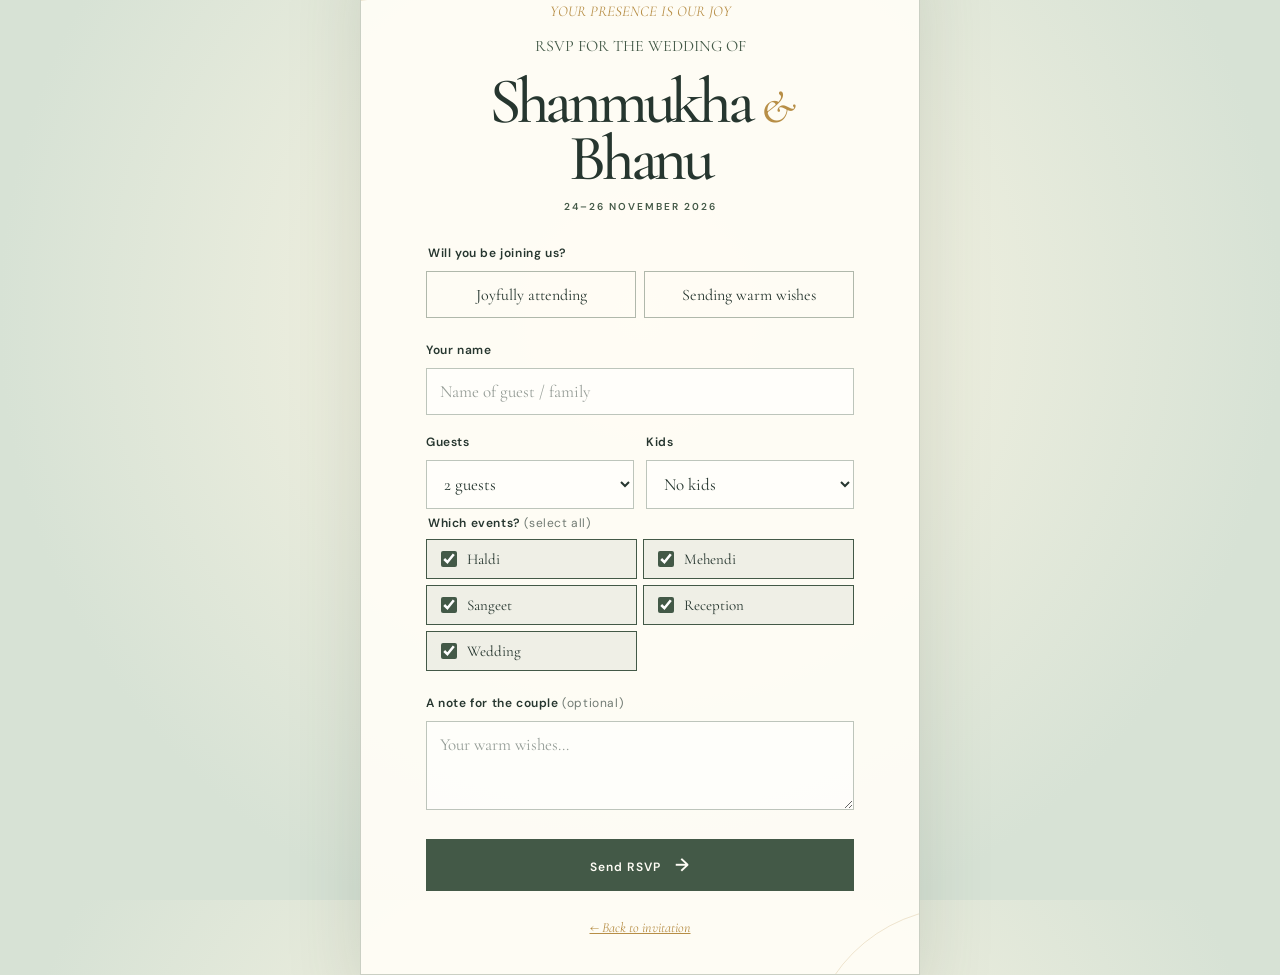
==== commit 38b0bbd2: "Fix mobile celebration interactions and RSVP details" ====
--- a/rsvp.html
+++ b/rsvp.html
@@ -27,6 +27,10 @@
       .event-checks label { display:flex; align-items:center; gap:7px; padding:8px 10px; border:1px solid rgba(67,89,71,.28); font:15px var(--serif); cursor:pointer; transition:background .2s; }
       .event-checks label:has(input:checked) { background:rgba(67,89,71,.08); border-color:var(--evergreen); }
       .event-checks input { accent-color:var(--evergreen); width:16px; height:16px; }
+      .blessing-intro { margin:20px 0 4px; padding:17px 18px; border:1px solid rgba(183,142,70,.38); background:rgba(183,142,70,.07); text-align:center; }
+      .blessing-intro h2 { margin:0 0 5px; color:var(--evergreen); font:italic 24px var(--serif); }
+      .blessing-intro p { margin:0; color:rgba(38,54,47,.78); font:italic 15px/1.4 var(--serif); }
+      [hidden] { display:none !important; }
       @media (max-width:400px) {
         .event-checks { grid-template-columns:1fr; }
         .guest-counts { grid-template-columns:1fr 1fr; }
@@ -49,38 +53,45 @@
         </fieldset>
         <label class="field-label" for="guestName">Your name</label>
         <input id="guestName" name="guestName" autocomplete="name" placeholder="Name of guest / family" required />
-        <div class="guest-counts">
-          <div>
-            <label class="field-label" for="guestCount">Guests</label>
-            <select id="guestCount" name="guestCount">
-              <option value="1">1 guest</option>
-              <option value="2" selected>2 guests</option>
-              <option value="3">3 guests</option>
-              <option value="4">4 guests</option>
-              <option value="5+">5+ guests</option>
-            </select>
+        <div id="attendingDetails">
+          <div class="guest-counts">
+            <div>
+              <label class="field-label" for="guestCount">Guests</label>
+              <select id="guestCount" name="guestCount">
+                <option value="1">1 guest</option>
+                <option value="2" selected>2 guests</option>
+                <option value="3">3 guests</option>
+                <option value="4">4 guests</option>
+                <option value="5+">5+ guests</option>
+              </select>
+            </div>
+            <div>
+              <label class="field-label" for="kidsCount">Kids</label>
+              <select id="kidsCount" name="kidsCount">
+                <option value="0">No kids</option>
+                <option value="1">1 child</option>
+                <option value="2">2 children</option>
+                <option value="3">3 children</option>
+                <option value="4+">4+ children</option>
+              </select>
+            </div>
           </div>
-          <div>
-            <label class="field-label" for="kidsCount">Kids</label>
-            <select id="kidsCount" name="kidsCount">
-              <option value="0">No kids</option>
-              <option value="1">1 child</option>
-              <option value="2">2 children</option>
-              <option value="3">3 children</option>
-              <option value="4+">4+ children</option>
-            </select>
-          </div>
+          <fieldset class="events-attending">
+            <legend class="field-label">Which events? <span>(select all)</span></legend>
+            <div class="event-checks">
+              <label><input type="checkbox" name="events" value="Haldi" checked />Haldi</label>
+              <label><input type="checkbox" name="events" value="Mehendi" checked />Mehendi</label>
+              <label><input type="checkbox" name="events" value="Sangeet" checked />Sangeet</label>
+              <label><input type="checkbox" name="events" value="Reception" checked />Reception</label>
+              <label><input type="checkbox" name="events" value="Wedding" checked />Wedding</label>
+            </div>
+          </fieldset>
         </div>
-        <fieldset class="events-attending">
-          <legend class="field-label">Which events? <span>(select all)</span></legend>
-          <div class="event-checks">
-            <label><input type="checkbox" name="events" value="Haldi" checked />Haldi</label>
-            <label><input type="checkbox" name="events" value="Mehendi" checked />Mehendi</label>
-            <label><input type="checkbox" name="events" value="Sangeet" checked />Sangeet</label>
-            <label><input type="checkbox" name="events" value="Reception" checked />Reception</label>
-          </div>
-        </fieldset>
-        <label class="field-label" for="note">A note for the couple <span>(optional)</span></label>
+        <div class="blessing-intro" id="blessingIntro" hidden>
+          <h2>Send a little love</h2>
+          <p>Though you can’t be with us, your blessings mean so much.</p>
+        </div>
+        <label class="field-label" id="noteLabel" for="note">A note for the couple <span>(optional)</span></label>
         <textarea id="note" name="note" rows="3" placeholder="Your warm wishes…"></textarea>
         <button type="submit">Send RSVP <span>→</span></button>
       </form>
@@ -106,6 +117,10 @@
       <a class="return-link" href="index.html">← Back to invitation</a>
     </main>
     <script>
+      // ── PASTE YOUR GOOGLE APPS SCRIPT WEB APP URL HERE ──
+      const GOOGLE_SCRIPT_URL = 'https://script.google.com/macros/s/AKfycbxhFfyy0weyGkVvTYgEt6jJkutB7xtezb4gKPR59Fugv_9b9_sWZN6_I-GNwBYvLSiWRQ/exec';
+      const WHATSAPP_NUMBER = '';
+
       const params = new URLSearchParams(window.location.search);
       const form = document.getElementById('rsvpForm');
       const responseMessage = document.getElementById('responseMessage');
@@ -113,28 +128,85 @@
       const responseChoice = params.get('response');
       const attending = document.querySelector('input[value="Joyfully attending"]');
       const wishes = document.querySelector('input[value="Sending warm wishes"]');
+      const attendingDetails = document.getElementById('attendingDetails');
+      const blessingIntro = document.getElementById('blessingIntro');
+      const noteLabel = document.getElementById('noteLabel');
+      const note = document.getElementById('note');
+      const syncResponseFields = () => {
+        const sendingWishes = wishes.checked;
+        attendingDetails.hidden = sendingWishes;
+        blessingIntro.hidden = !sendingWishes;
+        noteLabel.innerHTML = sendingWishes
+          ? 'Your blessing for the couple <span>(optional)</span>'
+          : 'A note for the couple <span>(optional)</span>';
+        note.placeholder = sendingWishes
+          ? 'Write your heartfelt wishes for their journey together…'
+          : 'Your warm wishes…';
+      };
+      form.querySelectorAll('input[name="response"]').forEach((radio) => {
+        radio.addEventListener('change', syncResponseFields);
+      });
       if (responseChoice === 'joyfully-attending') attending.checked = true;
       if (responseChoice === 'with-regrets') wishes.checked = true;
+      syncResponseFields();
 
       if (navigator.share) {
         document.getElementById('nativeShare').hidden = false;
       }
 
       let rsvpText = '';
-      const WHATSAPP_NUMBER = ''; // optionally pre-fill a number
-
-      form.addEventListener('submit', (event) => {
+
+      form.addEventListener('submit', async (event) => {
         event.preventDefault();
         if (!form.reportValidity()) return;
+
+        const submitBtn = form.querySelector('button[type="submit"]');
+        submitBtn.disabled = true;
+        submitBtn.textContent = 'Sending…';
+
         const data = new FormData(form);
         const events = data.getAll('events');
         const eventsLine = events.length > 0 ? `\nEvents: ${events.join(', ')}` : '';
-        rsvpText = `RSVP — ${data.get('guestName')}\nWedding of Shanmukha & Bhanu (24–26 Nov 2026)\nResponse: ${data.get('response')}\nGuests: ${data.get('guestCount')}\nKids: ${data.get('kidsCount')}${eventsLine}${data.get('note') ? `\nMessage: ${data.get('note')}` : ''}`;
+
+        const payload = {
+          guestName: data.get('guestName'),
+          response: data.get('response'),
+          guestCount: data.get('response') === 'Joyfully attending' ? data.get('guestCount') : '',
+          kidsCount: data.get('response') === 'Joyfully attending' ? data.get('kidsCount') : '',
+          events: data.get('response') === 'Joyfully attending' ? events : [],
+          note: data.get('note') || ''
+        };
+
+        const isAttending = payload.response === 'Joyfully attending';
+        rsvpText = `RSVP — ${payload.guestName}\nWedding of Shanmukha & Bhanu (24–26 Nov 2026)\nResponse: ${payload.response}`
+          + (isAttending ? `\nGuests: ${payload.guestCount}\nKids: ${payload.kidsCount}${eventsLine}` : '')
+          + (payload.note ? `\n${isAttending ? 'Message' : 'Blessing'}: ${payload.note}` : '');
+
+        if (GOOGLE_SCRIPT_URL) {
+          try {
+            const iframe = document.createElement('iframe');
+            iframe.name = 'rsvp-sink';
+            iframe.style.display = 'none';
+            document.body.appendChild(iframe);
+            const hiddenForm = document.createElement('form');
+            hiddenForm.method = 'POST';
+            hiddenForm.action = GOOGLE_SCRIPT_URL;
+            hiddenForm.target = 'rsvp-sink';
+            const input = document.createElement('input');
+            input.type = 'hidden';
+            input.name = 'data';
+            input.value = JSON.stringify(payload);
+            hiddenForm.appendChild(input);
+            document.body.appendChild(hiddenForm);
+            hiddenForm.submit();
+            hiddenForm.remove();
+          } catch {}
+        }
+
         form.hidden = true;
-        const isAttending = data.get('response') === 'Joyfully attending';
         messageText.textContent = isAttending
-          ? 'We can\'t wait to celebrate with you! Please share your RSVP below.'
-          : 'We\'ll miss you! Please share your response below.';
+          ? 'We can\'t wait to celebrate with you! Your RSVP has been recorded.'
+          : 'Thank you for your kind wishes. Your blessings mean so much to us!';
         responseMessage.hidden = false;
 
         const waLink = document.getElementById('whatsappShare');
@@ -147,7 +219,6 @@
       document.getElementById('copyResponse').addEventListener('click', async (event) => {
         try {
           await navigator.clipboard.writeText(rsvpText);
-          event.currentTarget.querySelector('svg').style.display = 'none';
           event.currentTarget.innerHTML = '✓ Copied!';
           setTimeout(() => { event.currentTarget.innerHTML = '<svg viewBox="0 0 24 24" fill="none" stroke="currentColor" stroke-width="2"><rect x="9" y="9" width="13" height="13" rx="2"/><path d="M5 15H4a2 2 0 01-2-2V4a2 2 0 012-2h9a2 2 0 012 2v1"/></svg> Copy RSVP message'; }, 2000);
         } catch {
--- a/styles.css
+++ b/styles.css
@@ -260,7 +260,7 @@
 
 /* Final wedding chapter: an original Saptapadi temple artwork, revealed with a calm living-background motion. */
 .wedding-scene { isolation:isolate; overflow:hidden; background:#293148; }
-.wedding-scene::before { position:absolute; z-index:0; inset:-3%; content:""; opacity:0; transform:scale(1.045); background:linear-gradient(180deg,rgba(19,30,48,.04),rgba(44,17,29,.12)),url("saptapadi-couple-background.png") center/cover no-repeat; transition:opacity 1s ease; will-change:transform; }
+.wedding-scene::before { position:absolute; z-index:0; inset:-3%; content:""; opacity:0; transform:scale(1.045); background:linear-gradient(180deg,rgba(19,30,48,.04),rgba(44,17,29,.12)),url("saptapadi-couple-background.jpg") center/cover no-repeat; transition:opacity 1s ease; will-change:transform; }
 .wedding-scene.in-view::before { opacity:1; animation:saptapadi-pan 18s ease-in-out infinite alternate; }
 .wedding-scene .wedding-card { z-index:1; border:1px solid rgba(249,208,123,.54); color:#fff7de; background:linear-gradient(145deg,rgba(25,37,60,.86),rgba(104,41,56,.77)); box-shadow:0 20px 52px rgba(15,15,31,.36),inset 0 0 0 4px rgba(255,224,151,.1); backdrop-filter:blur(3px); }
 .wedding-scene .wedding-card::before { border-color:rgba(255,222,147,.43); }
@@ -311,7 +311,7 @@
 
 /* A gentle living Tirumala cover background. */
 .welcome-scene { isolation:isolate; background:#f7e8c9; }
-.welcome-scene::before { position:absolute; z-index:0; inset:-3%; content:""; opacity:0; transform:scale(1.035); background:url("tirumala-wedding-mandap.png") center/cover no-repeat; transition:opacity 1s ease; will-change:transform; }
+.welcome-scene::before { position:absolute; z-index:0; inset:-3%; content:""; opacity:0; transform:scale(1.035); background:url("tirumala-wedding-mandap.jpg") center/cover no-repeat; transition:opacity 1s ease; will-change:transform; }
 .welcome-scene.in-view::before { opacity:1; animation:tirumala-breathe 18s ease-in-out infinite alternate; }
 @keyframes tirumala-breathe { from { transform:scale(1.035) translate3d(0,0,0); } to { transform:scale(1.095) translate3d(-1.2%,-.8%,0); } }
 @media (prefers-reduced-motion:reduce) {
@@ -327,7 +327,7 @@
 
 /* Couple chapter: an airy South Indian temple garden in a quiet Canva-inspired palette. */
 .couple-scene { isolation:isolate; overflow:hidden; background:#e9e5d8; }
-.couple-scene::before { position:absolute; z-index:0; inset:-3%; content:""; opacity:0; transform:scale(1.045); background:url("couple-temple-watercolor-v2.png") center/cover no-repeat; transition:opacity 1.15s ease; will-change:transform; }
+.couple-scene::before { position:absolute; z-index:0; inset:-3%; content:""; opacity:0; transform:scale(1.045); background:url("couple-temple-watercolor-v2.jpg") center/cover no-repeat; transition:opacity 1.15s ease; will-change:transform; }
 .couple-scene::after { position:absolute; z-index:0; inset:0; content:""; pointer-events:none; opacity:.52; background:radial-gradient(ellipse at 20% 18%,rgba(255,253,239,.84),transparent 40%),radial-gradient(ellipse at 82% 75%,rgba(203,215,190,.34),transparent 44%),linear-gradient(180deg,rgba(255,251,238,.18),rgba(229,225,211,.18)); mix-blend-mode:soft-light; animation:temple-light-shift 12s ease-in-out infinite alternate; }
 .couple-scene.in-view::before { opacity:.96; animation:couple-temple-drift 24s ease-in-out infinite alternate; }
 .couple-scene .couple-frame { z-index:1; border:1px solid rgba(117,112,83,.24); background:rgba(255,251,239,.43); box-shadow:0 18px 48px rgba(82,77,56,.12),inset 0 0 0 4px rgba(255,252,242,.17); backdrop-filter:blur(2px); }
@@ -394,10 +394,10 @@
 .events-paper .event-tile { position:relative; isolation:isolate; display:grid; min-height:112px; overflow:hidden; place-items:center; padding:14px 8px; border:1px solid rgba(255,247,220,.22); color:#fffaf0; box-shadow:0 9px 17px rgba(65,57,38,.14); cursor:pointer; transform:none; transition:transform .32s cubic-bezier(.2,.8,.25,1),box-shadow .32s ease,border-color .32s ease; }
 .events-paper .event-tile::before { position:absolute; z-index:-2; inset:0; content:""; opacity:0; transform:scale(1.12); background:var(--event-scene) center/cover no-repeat; transition:opacity .5s ease,transform 1.1s cubic-bezier(.2,.8,.25,1); }
 .events-paper .event-tile::after { position:absolute; z-index:-1; inset:0; content:""; opacity:0; background:linear-gradient(150deg,rgba(19,34,28,.66),rgba(31,43,39,.28) 52%,rgba(22,30,38,.68)),radial-gradient(circle at 50% 42%,rgba(255,228,155,.24),transparent 46%); transition:opacity .5s ease; }
-.events-paper .haldi-tile { --event-scene:url("event-haldi-v1.png"); background:#b78635; }
-.events-paper .mehendi-tile { --event-scene:url("event-mehendi-v1.png"); background:#64754f; }
-.events-paper .sangeet-tile { --event-scene:url("event-sangeet-v1.png"); background:#475961; }
-.events-paper .reception-tile { --event-scene:url("event-reception-v1.png"); background:#8b7058; color:#fffaf0; }
+.events-paper .haldi-tile { --event-scene:url("event-haldi-v1.jpg"); background:#b78635; }
+.events-paper .mehendi-tile { --event-scene:url("event-mehendi-v1.jpg"); background:#64754f; }
+.events-paper .sangeet-tile { --event-scene:url("event-sangeet-v1.jpg"); background:#475961; }
+.events-paper .reception-tile { --event-scene:url("event-reception-v1.jpg"); background:#8b7058; color:#fffaf0; }
 .events-paper .event-copy { position:relative; z-index:2; display:grid; justify-items:center; gap:6px; transition:transform .4s cubic-bezier(.2,.8,.25,1),filter .4s ease; }
 .events-paper .event-tile p { margin:0; color:#f7dea1; font:600 7px var(--sans); letter-spacing:.15em; }
 .events-paper .event-tile h3 { margin:0; color:#fffdf6; font-size:clamp(23px,5.4vw,29px); line-height:.82; text-shadow:0 1px 3px rgba(29,32,25,.22); }
@@ -431,10 +431,10 @@
 .event-backgrounds { position:absolute; z-index:0; inset:0; overflow:hidden; pointer-events:none; }
 .event-backgrounds::after { position:absolute; inset:0; content:""; background:linear-gradient(180deg,rgba(24,37,31,.18),rgba(255,248,228,.1) 45%,rgba(28,41,35,.3)); }
 .event-background { position:absolute; inset:-4%; display:block; opacity:0; transform:scale(1.08); background:center/cover no-repeat; transition:opacity .9s ease,transform 1.35s cubic-bezier(.2,.75,.25,1); will-change:opacity,transform; }
-.event-background--haldi { background-image:url("event-haldi-v1.png"); }
-.event-background--mehendi { background-image:url("event-mehendi-v1.png"); }
-.event-background--sangeet { background-image:url("event-sangeet-v1.png"); }
-.event-background--reception { background-image:url("event-reception-v1.png"); }
+.event-background--haldi { background-image:url("event-haldi-v1.jpg"); }
+.event-background--mehendi { background-image:url("event-mehendi-v1.jpg"); }
+.event-background--sangeet { background-image:url("event-sangeet-v1.jpg"); }
+.event-background--reception { background-image:url("event-reception-v1.jpg"); }
 .events-scene[data-active-event="haldi"] .event-background--haldi,
 .events-scene[data-active-event="mehendi"] .event-background--mehendi,
 .events-scene[data-active-event="sangeet"] .event-background--sangeet,
@@ -495,8 +495,28 @@
   .cover-seal .opening-title { font-size:clamp(42px,11vw,58px); }
   .cover-seal .script-line { font-size:clamp(36px,9vw,46px); }
 }
+@media (max-width:480px) {
+  .welcome-scene::before { background-image:url("mobile/tirumala-wedding-mandap.jpg"); }
+  .couple-scene::before { background-image:url("mobile/couple-temple-watercolor-v2.jpg"); }
+  .wedding-scene::before { background-image:linear-gradient(180deg,rgba(19,30,48,.04),rgba(44,17,29,.12)),url("mobile/saptapadi-couple-background.jpg"); }
+  .event-background--haldi { background-image:url("mobile/event-haldi-v1.jpg"); }
+  .event-background--mehendi { background-image:url("mobile/event-mehendi-v1.jpg"); }
+  .event-background--sangeet { background-image:url("mobile/event-sangeet-v1.jpg"); }
+  .event-background--reception { background-image:url("mobile/event-reception-v1.jpg"); }
+  .events-paper .haldi-tile { --event-scene:url("mobile/event-haldi-v1.jpg"); }
+  .events-paper .mehendi-tile { --event-scene:url("mobile/event-mehendi-v1.jpg"); }
+  .events-paper .sangeet-tile { --event-scene:url("mobile/event-sangeet-v1.jpg"); }
+  .events-paper .reception-tile { --event-scene:url("mobile/event-reception-v1.jpg"); }
+}
 @media (max-width:360px) {
   .events-paper .event-grid { grid-template-columns:1fr; }
   .couple-scene .couple-illustration { height:170px; }
   .cover-seal .opening-title { font-size:clamp(36px,10vw,48px); }
 }
+
+/* Touch devices select an event by tapping; ignore sticky browser hover states. */
+@media (hover:none),(pointer:coarse) {
+  .events-paper .event-tile:not(.is-current):hover { transform:none; }
+  .events-paper .event-tile:not(.is-current):hover::after { opacity:0; }
+  .events-paper .event-tile:not(.is-current):hover .event-copy { filter:none; transform:none; }
+}
